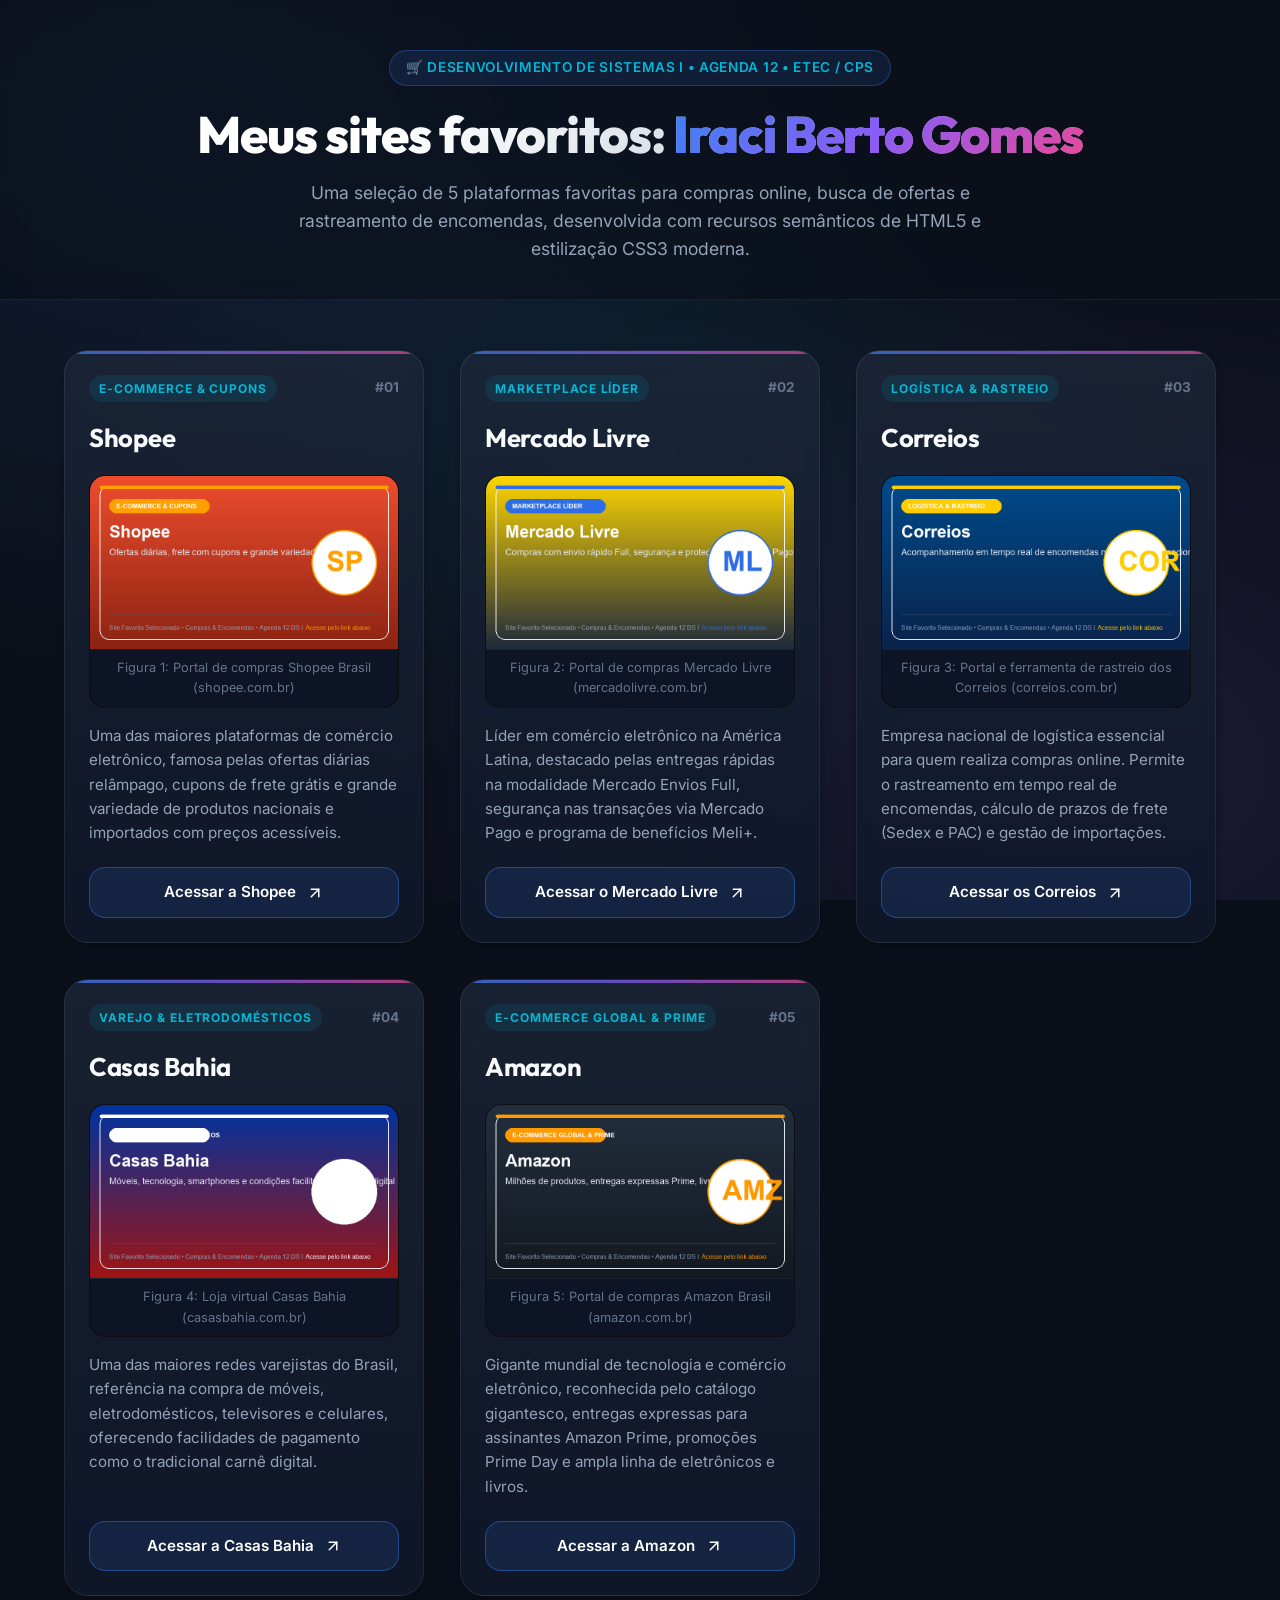
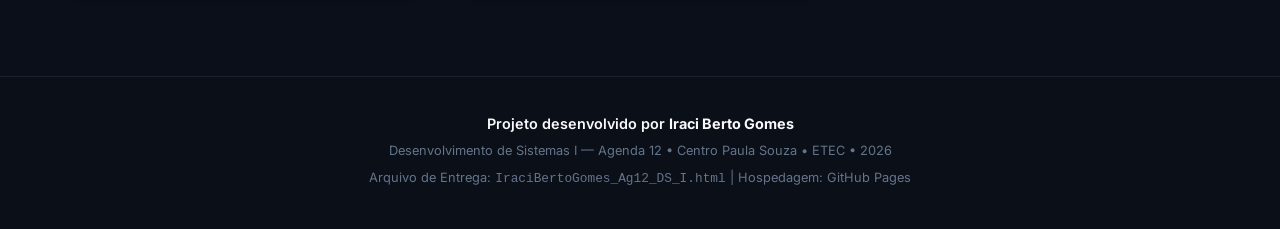
==== index.html @ 11c12a80 "Atualiza sites favoritos para compras e logistica: Shopee, Mercado Livre, Correios, Casas Bahia e Am" ====
<!DOCTYPE html>
<!-- 
    ============================================================================
    CURSO TÉCNICO EM DESENVOLVIMENTO DE SISTEMAS - ETEC / CPS
    COMPONENTE: Desenvolvimento de Sistemas I — Agenda 12 (HTML5 / Web I)
    ESTUDANTE: Iraci Berto Gomes
    ARQUIVO: IraciBertoGomes_Ag12_DS_I.html
    PROJETO: Meus Sites Favoritos (Compras Online e Rastreamento)
    ============================================================================
-->

<!-- Início do documento HTML com especificação do idioma português do Brasil -->
<html lang="pt-br">

<head>
    <!-- Declaração do conjunto de caracteres UTF-8 para suporte a acentuação e caracteres especiais -->
    <meta charset="UTF-8">

    <!-- Configuração de viewport para responsividade em smartphones, tablets e computadores -->
    <meta name="viewport" content="width=device-width, initial-scale=1.0">

    <!-- Compatibilidade com o mecanismo do Microsoft Edge / Internet Explorer -->
    <meta http-equiv="X-UA-Compatible" content="ie=edge">

    <!-- Metadados de descrição e autoria da página web -->
    <meta name="description" content="Página desenvolvida para a atividade da Agenda 12 contendo meus sites favoritos de compras online e rastreamento.">
    <meta name="author" content="Iraci Berto Gomes">

    <!-- Título da aba do navegador (Exigência do enunciado: Meus sites favoritos) -->
    <title>Meus sites favoritos</title>

    <!-- Folha de estilos externa para apresentação visual profissional -->
    <link rel="stylesheet" href="style.css">
</head>

<body>

    <!-- ======================================================================
         CABEÇALHO DA PÁGINA (HEADER)
         Contém o título do corpo da página com a identificação do estudante
         ====================================================================== -->
    <header>
        <div class="container">
            <!-- Emblema de identificação da disciplina e da instituição -->
            <div class="badge-academico">
                🛒 Desenvolvimento de Sistemas I • Agenda 12 • ETEC / CPS
            </div>

            <!-- Título do corpo da página (Exigência do enunciado: Meus sites favoritos: Seu Nome) -->
            <h1 class="titulo-principal">
                Meus sites favoritos: <span class="nome-destaque">Iraci Berto Gomes</span>
            </h1>

            <!-- Subtítulo contextualizando a atividade e a seleção de sites de compras favoritos -->
            <p class="subtitulo-cabecalho">
                Uma seleção de 5 plataformas favoritas para compras online, busca de ofertas e rastreamento
                de encomendas, desenvolvida com recursos semânticos de HTML5 e estilização CSS3 moderna.
            </p>
        </div>
    </header>

    <!-- ======================================================================
         CONTEÚDO PRINCIPAL (MAIN)
         Contém os 5 cards dos sites de compras com nome, imagem local e links
         ====================================================================== -->
    <main>
        <div class="container">
            <!-- Grade semântica de cards responsivos -->
            <div class="sites-grid">

                <!-- ==============================================================
                     SITE 1: SHOPEE
                     ============================================================== -->
                <article class="site-card">
                    <!-- Cabeçalho do card com identificação e categoria -->
                    <div class="card-header">
                        <span class="card-categoria">E-commerce & Cupons</span>
                        <span class="card-numero">#01</span>
                    </div>

                    <!-- Acima da imagem: Nome do site usando a tag <h1> (Dica da atividade) -->
                    <h1>Shopee</h1>

                    <!-- Elemento semântico figure agrupando a imagem e sua respectiva legenda -->
                    <figure>
                        <!-- Opcional da atividade: link interativo também na imagem do site -->
                        <a href="https://shopee.com.br" target="_blank" rel="noopener noreferrer" title="Visitar a Shopee Brasil">
                            <!-- Imagem do site armazenada localmente na mesma pasta do arquivo HTML -->
                            <img src="site1_shopee.png" alt="Logotipo e apresentação da Shopee Brasil" width="800" height="450">
                        </a>
                        <!-- Legenda identificando a fonte da imagem e atribuição -->
                        <figcaption>Figura 1: Portal de compras Shopee Brasil (shopee.com.br)</figcaption>
                    </figure>

                    <!-- Breve descrição contextualizando a utilidade do site no dia a dia -->
                    <p class="site-descricao">
                        Uma das maiores plataformas de comércio eletrônico, famosa pelas ofertas diárias relâmpago,
                        cupons de frete grátis e grande variedade de produtos nacionais e importados com preços acessíveis.
                    </p>

                    <!-- Abaixo da imagem: Link para o site usando a tag <a> (Requisito obrigatório) -->
                    <a href="https://shopee.com.br" target="_blank" rel="noopener noreferrer" class="link-site">
                        Acessar a Shopee
                        <svg width="18" height="18" viewBox="0 0 24 24" fill="none" stroke="currentColor" stroke-width="2" stroke-linecap="round" stroke-linejoin="round">
                            <line x1="7" y1="17" x2="17" y2="7"></line>
                            <polyline points="7 7 17 7 17 17"></polyline>
                        </svg>
                    </a>
                </article>

                <!-- ==============================================================
                     SITE 2: MERCADO LIVRE
                     ============================================================== -->
                <article class="site-card">
                    <!-- Cabeçalho do card com identificação e categoria -->
                    <div class="card-header">
                        <span class="card-categoria">Marketplace Líder</span>
                        <span class="card-numero">#02</span>
                    </div>

                    <!-- Acima da imagem: Nome do site usando a tag <h1> (Dica da atividade) -->
                    <h1>Mercado Livre</h1>

                    <!-- Elemento semântico figure agrupando a imagem e sua respectiva legenda -->
                    <figure>
                        <!-- Opcional da atividade: link interativo também na imagem do site -->
                        <a href="https://www.mercadolivre.com.br" target="_blank" rel="noopener noreferrer" title="Visitar o Mercado Livre">
                            <!-- Imagem do site armazenada localmente na mesma pasta do arquivo HTML -->
                            <img src="site2_mercadolivre.png" alt="Logotipo e portal do Mercado Livre" width="800" height="450">
                        </a>
                        <!-- Legenda identificando a fonte da imagem e atribuição -->
                        <figcaption>Figura 2: Portal de compras Mercado Livre (mercadolivre.com.br)</figcaption>
                    </figure>

                    <!-- Breve descrição contextualizando a utilidade do site no dia a dia -->
                    <p class="site-descricao">
                        Líder em comércio eletrônico na América Latina, destacado pelas entregas rápidas na modalidade
                        Mercado Envios Full, segurança nas transações via Mercado Pago e programa de benefícios Meli+.
                    </p>

                    <!-- Abaixo da imagem: Link para o site usando a tag <a> (Requisito obrigatório) -->
                    <a href="https://www.mercadolivre.com.br" target="_blank" rel="noopener noreferrer" class="link-site">
                        Acessar o Mercado Livre
                        <svg width="18" height="18" viewBox="0 0 24 24" fill="none" stroke="currentColor" stroke-width="2" stroke-linecap="round" stroke-linejoin="round">
                            <line x1="7" y1="17" x2="17" y2="7"></line>
                            <polyline points="7 7 17 7 17 17"></polyline>
                        </svg>
                    </a>
                </article>

                <!-- ==============================================================
                     SITE 3: CORREIOS
                     ============================================================== -->
                <article class="site-card">
                    <!-- Cabeçalho do card com identificação e categoria -->
                    <div class="card-header">
                        <span class="card-categoria">Logística & Rastreio</span>
                        <span class="card-numero">#03</span>
                    </div>

                    <!-- Acima da imagem: Nome do site usando a tag <h1> (Dica da atividade) -->
                    <h1>Correios</h1>

                    <!-- Elemento semântico figure agrupando a imagem e sua respectiva legenda -->
                    <figure>
                        <!-- Opcional da atividade: link interativo também na imagem do site -->
                        <a href="https://www.correios.com.br" target="_blank" rel="noopener noreferrer" title="Visitar os Correios">
                            <!-- Imagem do site armazenada localmente na mesma pasta do arquivo HTML -->
                            <img src="site3_correios.png" alt="Portal oficial e rastreamento dos Correios" width="800" height="450">
                        </a>
                        <!-- Legenda identificando a fonte da imagem e atribuição -->
                        <figcaption>Figura 3: Portal e ferramenta de rastreio dos Correios (correios.com.br)</figcaption>
                    </figure>

                    <!-- Breve descrição contextualizando a utilidade do site no dia a dia -->
                    <p class="site-descricao">
                        Empresa nacional de logística essencial para quem realiza compras online. Permite o rastreamento
                        em tempo real de encomendas, cálculo de prazos de frete (Sedex e PAC) e gestão de importações.
                    </p>

                    <!-- Abaixo da imagem: Link para o site usando a tag <a> (Requisito obrigatório) -->
                    <a href="https://www.correios.com.br" target="_blank" rel="noopener noreferrer" class="link-site">
                        Acessar os Correios
                        <svg width="18" height="18" viewBox="0 0 24 24" fill="none" stroke="currentColor" stroke-width="2" stroke-linecap="round" stroke-linejoin="round">
                            <line x1="7" y1="17" x2="17" y2="7"></line>
                            <polyline points="7 7 17 7 17 17"></polyline>
                        </svg>
                    </a>
                </article>

                <!-- ==============================================================
                     SITE 4: CASAS BAHIA
                     ============================================================== -->
                <article class="site-card">
                    <!-- Cabeçalho do card com identificação e categoria -->
                    <div class="card-header">
                        <span class="card-categoria">Varejo & Eletrodomésticos</span>
                        <span class="card-numero">#04</span>
                    </div>

                    <!-- Acima da imagem: Nome do site usando a tag <h1> (Dica da atividade) -->
                    <h1>Casas Bahia</h1>

                    <!-- Elemento semântico figure agrupando a imagem e sua respectiva legenda -->
                    <figure>
                        <!-- Opcional da atividade: link interativo também na imagem do site -->
                        <a href="https://www.casasbahia.com.br" target="_blank" rel="noopener noreferrer" title="Visitar a Casas Bahia">
                            <!-- Imagem do site armazenada localmente na mesma pasta do arquivo HTML -->
                            <img src="site4_casasbahia.png" alt="Loja virtual Casas Bahia" width="800" height="450">
                        </a>
                        <!-- Legenda identificando a fonte da imagem e atribuição -->
                        <figcaption>Figura 4: Loja virtual Casas Bahia (casasbahia.com.br)</figcaption>
                    </figure>

                    <!-- Breve descrição contextualizando a utilidade do site no dia a dia -->
                    <p class="site-descricao">
                        Uma das maiores redes varejistas do Brasil, referência na compra de móveis, eletrodomésticos,
                        televisores e celulares, oferecendo facilidades de pagamento como o tradicional carnê digital.
                    </p>

                    <!-- Abaixo da imagem: Link para o site usando a tag <a> (Requisito obrigatório) -->
                    <a href="https://www.casasbahia.com.br" target="_blank" rel="noopener noreferrer" class="link-site">
                        Acessar a Casas Bahia
                        <svg width="18" height="18" viewBox="0 0 24 24" fill="none" stroke="currentColor" stroke-width="2" stroke-linecap="round" stroke-linejoin="round">
                            <line x1="7" y1="17" x2="17" y2="7"></line>
                            <polyline points="7 7 17 7 17 17"></polyline>
                        </svg>
                    </a>
                </article>

                <!-- ==============================================================
                     SITE 5: AMAZON
                     ============================================================== -->
                <article class="site-card">
                    <!-- Cabeçalho do card com identificação e categoria -->
                    <div class="card-header">
                        <span class="card-categoria">E-commerce Global & Prime</span>
                        <span class="card-numero">#05</span>
                    </div>

                    <!-- Acima da imagem: Nome do site usando a tag <h1> (Dica da atividade) -->
                    <h1>Amazon</h1>

                    <!-- Elemento semântico figure agrupando a imagem e sua respectiva legenda -->
                    <figure>
                        <!-- Opcional da atividade: link interativo também na imagem do site -->
                        <a href="https://www.amazon.com.br" target="_blank" rel="noopener noreferrer" title="Visitar a Amazon Brasil">
                            <!-- Imagem do site armazenada localmente na mesma pasta do arquivo HTML -->
                            <img src="site5_amazon.png" alt="Logotipo e plataforma da Amazon Brasil" width="800" height="450">
                        </a>
                        <!-- Legenda identificando a fonte da imagem e atribuição -->
                        <figcaption>Figura 5: Portal de compras Amazon Brasil (amazon.com.br)</figcaption>
                    </figure>

                    <!-- Breve descrição contextualizando a utilidade do site no dia a dia -->
                    <p class="site-descricao">
                        Gigante mundial de tecnologia e comércio eletrônico, reconhecida pelo catálogo gigantesco,
                        entregas expressas para assinantes Amazon Prime, promoções Prime Day e ampla linha de eletrônicos e livros.
                    </p>

                    <!-- Abaixo da imagem: Link para o site usando a tag <a> (Requisito obrigatório) -->
                    <a href="https://www.amazon.com.br" target="_blank" rel="noopener noreferrer" class="link-site">
                        Acessar a Amazon
                        <svg width="18" height="18" viewBox="0 0 24 24" fill="none" stroke="currentColor" stroke-width="2" stroke-linecap="round" stroke-linejoin="round">
                            <line x1="7" y1="17" x2="17" y2="7"></line>
                            <polyline points="7 7 17 7 17 17"></polyline>
                        </svg>
                    </a>
                </article>

            </div>
        </div>
    </main>

    <!-- ======================================================================
         RODAPÉ DA PÁGINA (FOOTER)
         Créditos institucionais e informações de entrega da atividade
         ====================================================================== -->
    <footer>
        <div class="container">
            <p class="creditos-autor">
                Projeto desenvolvido por <strong>Iraci Berto Gomes</strong>
            </p>
            <p class="info-adicional">
                Desenvolvimento de Sistemas I — Agenda 12 • Centro Paula Souza • ETEC • 2026
            </p>
            <p class="info-adicional">
                Arquivo de Entrega: <code>IraciBertoGomes_Ag12_DS_I.html</code> | Hospedagem: GitHub Pages
            </p>
        </div>
    </footer>

</body>
</html>
---- style.css ----
/* ==========================================================================
   ESTILOS GLOBAIS E DESIGN SYSTEM - AGENDA 12 (DESENVOLVIMENTO DE SISTEMAS I)
   Aluno: Iraci Berto Gomes
   Instituição: ETEC / Centro Paula Souza
   Projeto: Meus Sites Favoritos
   ========================================================================== */

/* Importação de fontes modernas e legíveis do Google Fonts */
@import url('https://fonts.googleapis.com/css2?family=Inter:wght@300;400;500;600;700&family=Outfit:wght@600;700;800&display=swap');

/* Variáveis de Cores e Configurações (Custom Properties) */
:root {
    --bg-primary: #0b0f19;
    --bg-secondary: #111827;
    --bg-card: rgba(17, 24, 39, 0.85);
    --border-card: rgba(255, 255, 255, 0.08);
    --border-hover: rgba(59, 130, 246, 0.5);
    
    --text-primary: #f8fafc;
    --text-secondary: #94a3b8;
    --text-muted: #64748b;
    
    --accent-blue: #3b82f6;
    --accent-cyan: #06b6d4;
    --accent-indigo: #6366f1;
    --accent-gradient: linear-gradient(135deg, #3b82f6 0%, #8b5cf6 50%, #ec4899 100%);
    --card-gradient: linear-gradient(180deg, rgba(30, 41, 59, 0.7) 0%, rgba(15, 23, 42, 0.9) 100%);
    
    --shadow-sm: 0 4px 6px -1px rgba(0, 0, 0, 0.3);
    --shadow-lg: 0 20px 25px -5px rgba(0, 0, 0, 0.5), 0 8px 10px -6px rgba(0, 0, 0, 0.4);
    --shadow-glow: 0 0 25px rgba(59, 130, 246, 0.25);
    
    --radius-sm: 8px;
    --radius-md: 16px;
    --radius-lg: 24px;
    --radius-full: 9999px;
    
    --transition-fast: 0.2s ease;
    --transition-normal: 0.3s cubic-bezier(0.4, 0, 0.2, 1);
}

/* Reset Universal e Box Model */
*, *::before, *::after {
    margin: 0;
    padding: 0;
    box-sizing: border-box;
}

/* Configuração do Corpo da Página */
body {
    font-family: 'Inter', -apple-system, BlinkMacSystemFont, "Segoe UI", Roboto, sans-serif;
    background-color: var(--bg-primary);
    background-image: 
        radial-gradient(at 15% 15%, rgba(59, 130, 246, 0.12) 0px, transparent 50%),
        radial-gradient(at 85% 85%, rgba(139, 92, 246, 0.12) 0px, transparent 50%),
        radial-gradient(at 50% 50%, rgba(6, 182, 212, 0.08) 0px, transparent 60%);
    background-attachment: fixed;
    color: var(--text-primary);
    line-height: 1.6;
    min-height: 100vh;
    display: flex;
    flex-direction: column;
    padding: 0;
}

/* Container de Largura Controlada */
.container {
    width: 100%;
    max-width: 1200px;
    margin: 0 auto;
    padding: 0 24px;
}

/* ==========================================================================
   CABEÇALHO DA PÁGINA (HEADER)
   ========================================================================== */
header {
    padding: 50px 0 35px 0;
    text-align: center;
    position: relative;
    border-bottom: 1px solid rgba(255, 255, 255, 0.06);
    background: rgba(11, 15, 25, 0.6);
    backdrop-filter: blur(12px);
    -webkit-backdrop-filter: blur(12px);
}

/* Tag de identificação acadêmica */
.badge-academico {
    display: inline-flex;
    align-items: center;
    gap: 8px;
    padding: 6px 16px;
    background: rgba(59, 130, 246, 0.12);
    border: 1px solid rgba(59, 130, 246, 0.3);
    border-radius: var(--radius-full);
    color: var(--accent-cyan);
    font-size: 0.85rem;
    font-weight: 600;
    letter-spacing: 0.05em;
    text-transform: uppercase;
    margin-bottom: 18px;
}

/* Título principal do corpo da página (Requisito: Meus sites favoritos: Seu Nome) */
.titulo-principal {
    font-family: 'Outfit', sans-serif;
    font-size: clamp(2rem, 4vw, 3.2rem);
    font-weight: 800;
    line-height: 1.2;
    margin-bottom: 14px;
    letter-spacing: -0.02em;
    background: linear-gradient(135deg, #ffffff 30%, #94a3b8 100%);
    -webkit-background-clip: text;
    -webkit-text-fill-color: transparent;
}

.titulo-principal span.nome-destaque {
    background: var(--accent-gradient);
    -webkit-background-clip: text;
    -webkit-text-fill-color: transparent;
    display: inline-block;
}

/* Subtítulo descritivo */
.subtitulo-cabecalho {
    color: var(--text-secondary);
    font-size: 1.1rem;
    max-width: 750px;
    margin: 0 auto;
    font-weight: 400;
}

/* ==========================================================================
   CONTEÚDO PRINCIPAL (MAIN & SITES)
   ========================================================================== */
main {
    flex: 1;
    padding: 50px 0 80px 0;
}

/* Grid com os cards dos sites */
.sites-grid {
    display: grid;
    grid-template-columns: repeat(auto-fit, minmax(340px, 1fr));
    gap: 36px;
}

/* Card individual do site */
.site-card {
    background: var(--card-gradient);
    border: 1px solid var(--border-card);
    border-radius: var(--radius-lg);
    padding: 24px;
    display: flex;
    flex-direction: column;
    justify-content: space-between;
    box-shadow: var(--shadow-sm);
    transition: all var(--transition-normal);
    position: relative;
    overflow: hidden;
    backdrop-filter: blur(8px);
}

.site-card::before {
    content: '';
    position: absolute;
    top: 0;
    left: 0;
    right: 0;
    height: 3px;
    background: var(--accent-gradient);
    opacity: 0.7;
    transition: opacity var(--transition-fast);
}

.site-card:hover {
    transform: translateY(-8px);
    border-color: var(--border-hover);
    box-shadow: var(--shadow-lg), var(--shadow-glow);
}

.site-card:hover::before {
    opacity: 1;
    height: 4px;
}

/* Header interno do card */
.card-header {
    display: flex;
    align-items: center;
    justify-content: space-between;
    margin-bottom: 16px;
}

.card-categoria {
    font-size: 0.75rem;
    font-weight: 700;
    text-transform: uppercase;
    letter-spacing: 0.08em;
    color: var(--accent-cyan);
    background: rgba(6, 182, 212, 0.1);
    padding: 4px 10px;
    border-radius: var(--radius-full);
}

.card-numero {
    font-size: 0.85rem;
    font-weight: 700;
    color: var(--text-muted);
}

/* Nome do site - Exigência do enunciado: usar tag <h1> para o nome de cada site */
.site-card h1 {
    font-family: 'Outfit', sans-serif;
    font-size: 1.6rem;
    font-weight: 700;
    color: var(--text-primary);
    margin-bottom: 16px;
    letter-spacing: -0.01em;
    display: flex;
    align-items: center;
    gap: 10px;
}

/* Tag Figure e Imagem do site */
figure {
    margin: 0 0 16px 0;
    width: 100%;
    border-radius: var(--radius-md);
    overflow: hidden;
    background: #000;
    border: 1px solid rgba(255, 255, 255, 0.06);
    position: relative;
}

/* Link na imagem (Opcional recomendado) */
figure a {
    display: block;
    overflow: hidden;
}

/* Imagem do site */
figure img {
    width: 100%;
    height: auto;
    display: block;
    object-fit: cover;
    transition: transform var(--transition-normal);
}

.site-card:hover figure img {
    transform: scale(1.04);
}

/* Legenda da imagem (figcaption) */
figcaption {
    padding: 8px 12px;
    font-size: 0.8rem;
    color: var(--text-muted);
    background: rgba(15, 23, 42, 0.9);
    text-align: center;
    border-top: 1px solid rgba(255, 255, 255, 0.05);
}

/* Descrição e justificativa do site favorito */
.site-descricao {
    font-size: 0.95rem;
    color: var(--text-secondary);
    margin-bottom: 22px;
    flex-grow: 1;
}

/* Link para o site abaixo da imagem (Requisito fundamental) */
.link-site {
    display: inline-flex;
    align-items: center;
    justify-content: center;
    gap: 10px;
    width: 100%;
    padding: 12px 20px;
    background: rgba(59, 130, 246, 0.12);
    border: 1px solid rgba(59, 130, 246, 0.4);
    border-radius: var(--radius-md);
    color: #ffffff;
    text-decoration: none;
    font-weight: 600;
    font-size: 0.95rem;
    transition: all var(--transition-normal);
}

.link-site:hover {
    background: var(--accent-blue);
    border-color: var(--accent-blue);
    box-shadow: 0 8px 20px rgba(59, 130, 246, 0.35);
    transform: translateY(-2px);
}

.link-site svg, .link-site i {
    transition: transform var(--transition-fast);
}

.link-site:hover svg, .link-site:hover i {
    transform: translateX(4px);
}

/* ==========================================================================
   RODAPÉ DA PÁGINA (FOOTER)
   ========================================================================== */
footer {
    border-top: 1px solid rgba(255, 255, 255, 0.08);
    background: rgba(11, 15, 25, 0.95);
    padding: 35px 0;
    text-align: center;
    margin-top: auto;
}

footer p {
    color: var(--text-secondary);
    font-size: 0.9rem;
    margin-bottom: 6px;
}

footer .creditos-autor {
    color: var(--text-primary);
    font-weight: 600;
}

footer .info-adicional {
    color: var(--text-muted);
    font-size: 0.8rem;
}

/* ==========================================================================
   RESPONSIVIDADE (MEDIA QUERIES)
   ========================================================================== */
@media (max-width: 768px) {
    header {
        padding: 35px 0 25px 0;
    }

    .sites-grid {
        grid-template-columns: 1fr;
        gap: 24px;
    }

    .site-card {
        padding: 20px;
    }

    .site-card h1 {
        font-size: 1.4rem;
    }
}
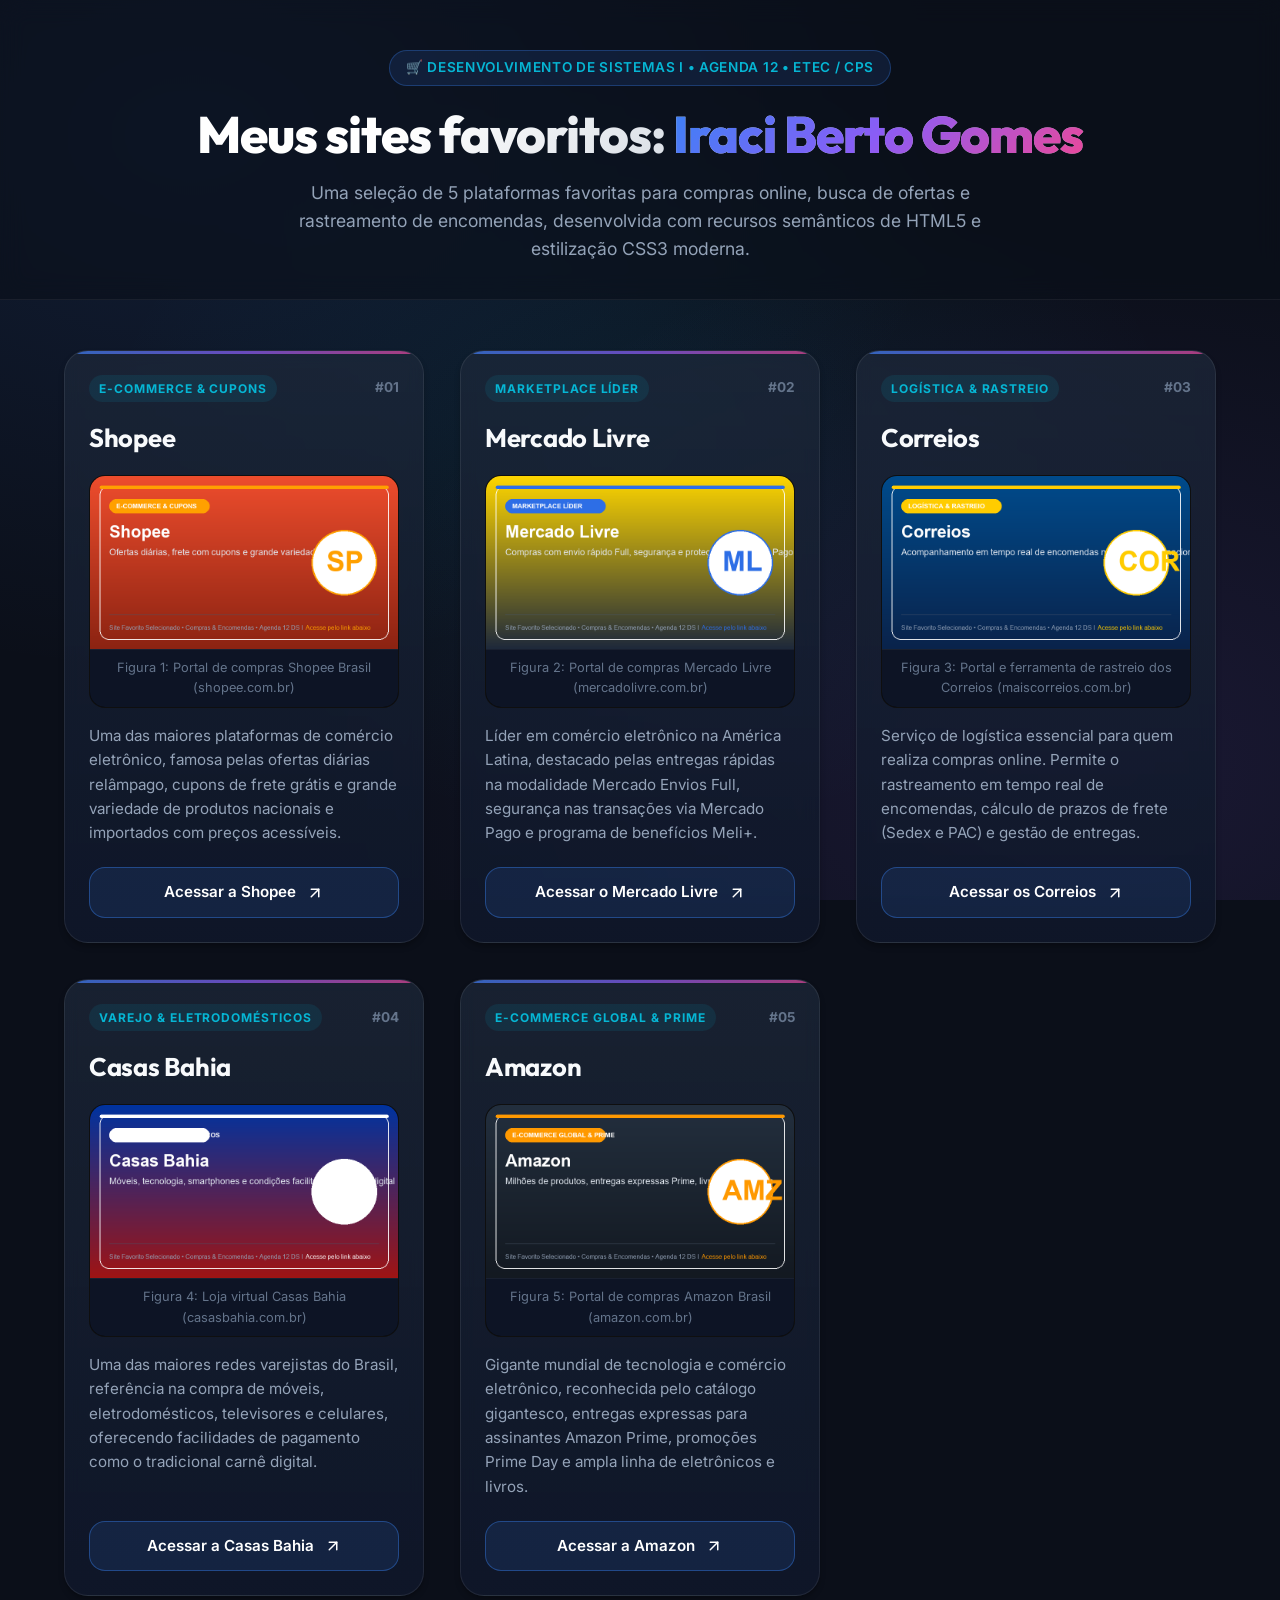
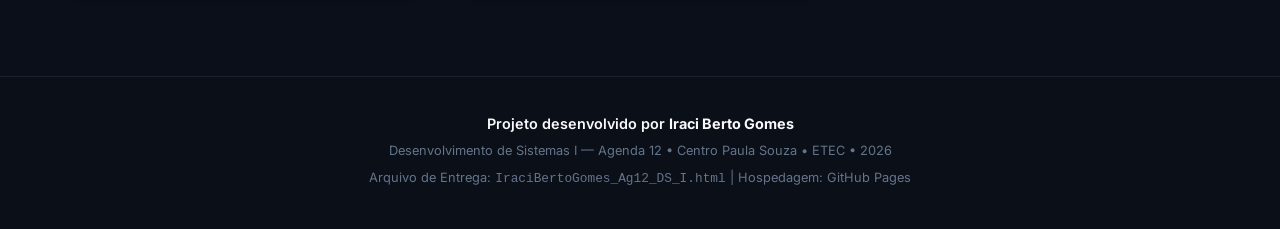
==== commit fb860c4f: "Insere links completos e exatos fornecidos pelo aluno para Shopee, Casas Bahia, Amazon, Mercado Livr" ====
--- a/index.html
+++ b/index.html
@@ -84,7 +84,7 @@
                     <!-- Elemento semântico figure agrupando a imagem e sua respectiva legenda -->
                     <figure>
                         <!-- Opcional da atividade: link interativo também na imagem do site -->
-                        <a href="https://shopee.com.br" target="_blank" rel="noopener noreferrer" title="Visitar a Shopee Brasil">
+                        <a href="https://shopee.com.br/?exp_group=rollout&amp;gads_t_sig=[base64]&amp;mmp_pid=an_18326611217&amp;uls_trackid=56r6pmj200l0&amp;utm_campaign=id_81RX3csf9aD&amp;utm_content=----&amp;utm_medium=affiliates&amp;utm_source=an_18326611217&amp;utm_term=foa7g6jbf1o5&amp;gad_source=1" target="_blank" rel="noopener noreferrer" title="Visitar a Shopee Brasil">
                             <!-- Imagem do site armazenada localmente na mesma pasta do arquivo HTML -->
                             <img src="site1_shopee.png" alt="Logotipo e apresentação da Shopee Brasil" width="800" height="450">
                         </a>
@@ -99,7 +99,7 @@
                     </p>
 
                     <!-- Abaixo da imagem: Link para o site usando a tag <a> (Requisito obrigatório) -->
-                    <a href="https://shopee.com.br" target="_blank" rel="noopener noreferrer" class="link-site">
+                    <a href="https://shopee.com.br/?exp_group=rollout&amp;gads_t_sig=[base64]&amp;mmp_pid=an_18326611217&amp;uls_trackid=56r6pmj200l0&amp;utm_campaign=id_81RX3csf9aD&amp;utm_content=----&amp;utm_medium=affiliates&amp;utm_source=an_18326611217&amp;utm_term=foa7g6jbf1o5&amp;gad_source=1" target="_blank" rel="noopener noreferrer" class="link-site">
                         Acessar a Shopee
                         <svg width="18" height="18" viewBox="0 0 24 24" fill="none" stroke="currentColor" stroke-width="2" stroke-linecap="round" stroke-linejoin="round">
                             <line x1="7" y1="17" x2="17" y2="7"></line>
@@ -124,7 +124,7 @@
                     <!-- Elemento semântico figure agrupando a imagem e sua respectiva legenda -->
                     <figure>
                         <!-- Opcional da atividade: link interativo também na imagem do site -->
-                        <a href="https://www.mercadolivre.com.br" target="_blank" rel="noopener noreferrer" title="Visitar o Mercado Livre">
+                        <a href="https://www.mercadolivre.com.br/" target="_blank" rel="noopener noreferrer" title="Visitar o Mercado Livre">
                             <!-- Imagem do site armazenada localmente na mesma pasta do arquivo HTML -->
                             <img src="site2_mercadolivre.png" alt="Logotipo e portal do Mercado Livre" width="800" height="450">
                         </a>
@@ -139,7 +139,7 @@
                     </p>
 
                     <!-- Abaixo da imagem: Link para o site usando a tag <a> (Requisito obrigatório) -->
-                    <a href="https://www.mercadolivre.com.br" target="_blank" rel="noopener noreferrer" class="link-site">
+                    <a href="https://www.mercadolivre.com.br/" target="_blank" rel="noopener noreferrer" class="link-site">
                         Acessar o Mercado Livre
                         <svg width="18" height="18" viewBox="0 0 24 24" fill="none" stroke="currentColor" stroke-width="2" stroke-linecap="round" stroke-linejoin="round">
                             <line x1="7" y1="17" x2="17" y2="7"></line>
@@ -164,22 +164,22 @@
                     <!-- Elemento semântico figure agrupando a imagem e sua respectiva legenda -->
                     <figure>
                         <!-- Opcional da atividade: link interativo também na imagem do site -->
-                        <a href="https://www.correios.com.br" target="_blank" rel="noopener noreferrer" title="Visitar os Correios">
+                        <a href="https://www.maiscorreios.com.br/?gad_source=1&amp;gad_campaignid=22938353727&amp;gbraid=0AAAAA_D-uDrmqwScpCNEqqfFXW835wssU&amp;gclid=CjwKCAjwxpvXBhASEiwAue4B4XPUsn_JYG--d1q4URkzm7qWIMTKHjoFk6NrISZ0PWZaGtDXf1TJ5RoCqacQAvD_BwE" target="_blank" rel="noopener noreferrer" title="Visitar o Portal dos Correios">
                             <!-- Imagem do site armazenada localmente na mesma pasta do arquivo HTML -->
                             <img src="site3_correios.png" alt="Portal oficial e rastreamento dos Correios" width="800" height="450">
                         </a>
                         <!-- Legenda identificando a fonte da imagem e atribuição -->
-                        <figcaption>Figura 3: Portal e ferramenta de rastreio dos Correios (correios.com.br)</figcaption>
-                    </figure>
-
-                    <!-- Breve descrição contextualizando a utilidade do site no dia a dia -->
-                    <p class="site-descricao">
-                        Empresa nacional de logística essencial para quem realiza compras online. Permite o rastreamento
-                        em tempo real de encomendas, cálculo de prazos de frete (Sedex e PAC) e gestão de importações.
-                    </p>
-
-                    <!-- Abaixo da imagem: Link para o site usando a tag <a> (Requisito obrigatório) -->
-                    <a href="https://www.correios.com.br" target="_blank" rel="noopener noreferrer" class="link-site">
+                        <figcaption>Figura 3: Portal e ferramenta de rastreio dos Correios (maiscorreios.com.br)</figcaption>
+                    </figure>
+
+                    <!-- Breve descrição contextualizando a utilidade do site no dia a dia -->
+                    <p class="site-descricao">
+                        Serviço de logística essencial para quem realiza compras online. Permite o rastreamento
+                        em tempo real de encomendas, cálculo de prazos de frete (Sedex e PAC) e gestão de entregas.
+                    </p>
+
+                    <!-- Abaixo da imagem: Link para o site usando a tag <a> (Requisito obrigatório) -->
+                    <a href="https://www.maiscorreios.com.br/?gad_source=1&amp;gad_campaignid=22938353727&amp;gbraid=0AAAAA_D-uDrmqwScpCNEqqfFXW835wssU&amp;gclid=CjwKCAjwxpvXBhASEiwAue4B4XPUsn_JYG--d1q4URkzm7qWIMTKHjoFk6NrISZ0PWZaGtDXf1TJ5RoCqacQAvD_BwE" target="_blank" rel="noopener noreferrer" class="link-site">
                         Acessar os Correios
                         <svg width="18" height="18" viewBox="0 0 24 24" fill="none" stroke="currentColor" stroke-width="2" stroke-linecap="round" stroke-linejoin="round">
                             <line x1="7" y1="17" x2="17" y2="7"></line>
@@ -204,7 +204,7 @@
                     <!-- Elemento semântico figure agrupando a imagem e sua respectiva legenda -->
                     <figure>
                         <!-- Opcional da atividade: link interativo também na imagem do site -->
-                        <a href="https://www.casasbahia.com.br" target="_blank" rel="noopener noreferrer" title="Visitar a Casas Bahia">
+                        <a href="https://www.casasbahia.com.br/" target="_blank" rel="noopener noreferrer" title="Visitar a Casas Bahia">
                             <!-- Imagem do site armazenada localmente na mesma pasta do arquivo HTML -->
                             <img src="site4_casasbahia.png" alt="Loja virtual Casas Bahia" width="800" height="450">
                         </a>
@@ -219,7 +219,7 @@
                     </p>
 
                     <!-- Abaixo da imagem: Link para o site usando a tag <a> (Requisito obrigatório) -->
-                    <a href="https://www.casasbahia.com.br" target="_blank" rel="noopener noreferrer" class="link-site">
+                    <a href="https://www.casasbahia.com.br/" target="_blank" rel="noopener noreferrer" class="link-site">
                         Acessar a Casas Bahia
                         <svg width="18" height="18" viewBox="0 0 24 24" fill="none" stroke="currentColor" stroke-width="2" stroke-linecap="round" stroke-linejoin="round">
                             <line x1="7" y1="17" x2="17" y2="7"></line>
@@ -244,7 +244,7 @@
                     <!-- Elemento semântico figure agrupando a imagem e sua respectiva legenda -->
                     <figure>
                         <!-- Opcional da atividade: link interativo também na imagem do site -->
-                        <a href="https://www.amazon.com.br" target="_blank" rel="noopener noreferrer" title="Visitar a Amazon Brasil">
+                        <a href="https://www.amazon.com.br/?&amp;tag=hydrbrabk-20&amp;ref=pd_sl_7rwd1q78df_e&amp;adgrpid=155790195778&amp;hvpone=&amp;hvptwo=&amp;hvadid=677606588104&amp;hvpos=&amp;hvnetw=g&amp;hvrand=8347059448718103289&amp;hvqmt=e&amp;hvdev=c&amp;hvdvcmdl=&amp;hvlocint=&amp;hvlocphy=9197282&amp;hvtargid=kwd-10573980&amp;hydadcr=26346_11691057&amp;mcid=b0b1e97acb143b58930b24716c21b623&amp;hvocijid=8347059448718103289--&amp;hvexpln=nav" target="_blank" rel="noopener noreferrer" title="Visitar a Amazon Brasil">
                             <!-- Imagem do site armazenada localmente na mesma pasta do arquivo HTML -->
                             <img src="site5_amazon.png" alt="Logotipo e plataforma da Amazon Brasil" width="800" height="450">
                         </a>
@@ -259,7 +259,7 @@
                     </p>
 
                     <!-- Abaixo da imagem: Link para o site usando a tag <a> (Requisito obrigatório) -->
-                    <a href="https://www.amazon.com.br" target="_blank" rel="noopener noreferrer" class="link-site">
+                    <a href="https://www.amazon.com.br/?&amp;tag=hydrbrabk-20&amp;ref=pd_sl_7rwd1q78df_e&amp;adgrpid=155790195778&amp;hvpone=&amp;hvptwo=&amp;hvadid=677606588104&amp;hvpos=&amp;hvnetw=g&amp;hvrand=8347059448718103289&amp;hvqmt=e&amp;hvdev=c&amp;hvdvcmdl=&amp;hvlocint=&amp;hvlocphy=9197282&amp;hvtargid=kwd-10573980&amp;hydadcr=26346_11691057&amp;mcid=b0b1e97acb143b58930b24716c21b623&amp;hvocijid=8347059448718103289--&amp;hvexpln=nav" target="_blank" rel="noopener noreferrer" class="link-site">
                         Acessar a Amazon
                         <svg width="18" height="18" viewBox="0 0 24 24" fill="none" stroke="currentColor" stroke-width="2" stroke-linecap="round" stroke-linejoin="round">
                             <line x1="7" y1="17" x2="17" y2="7"></line>
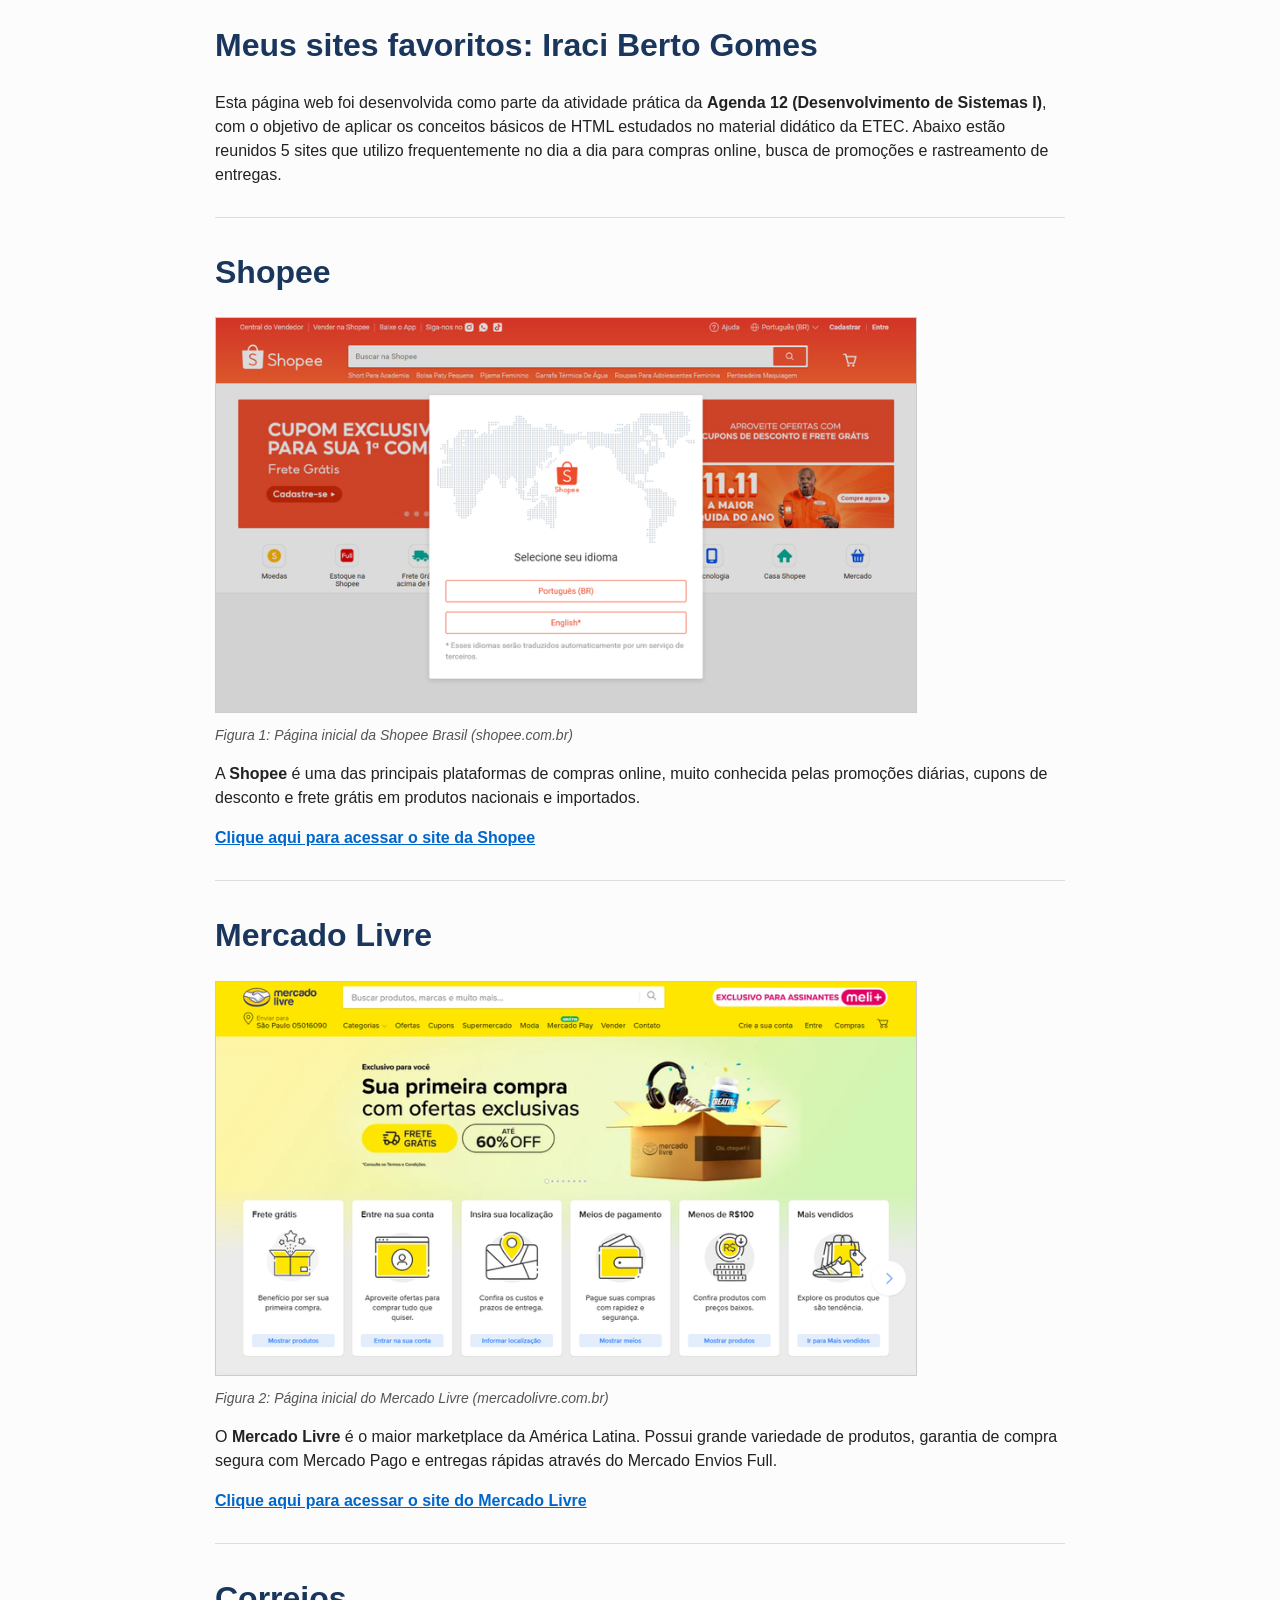
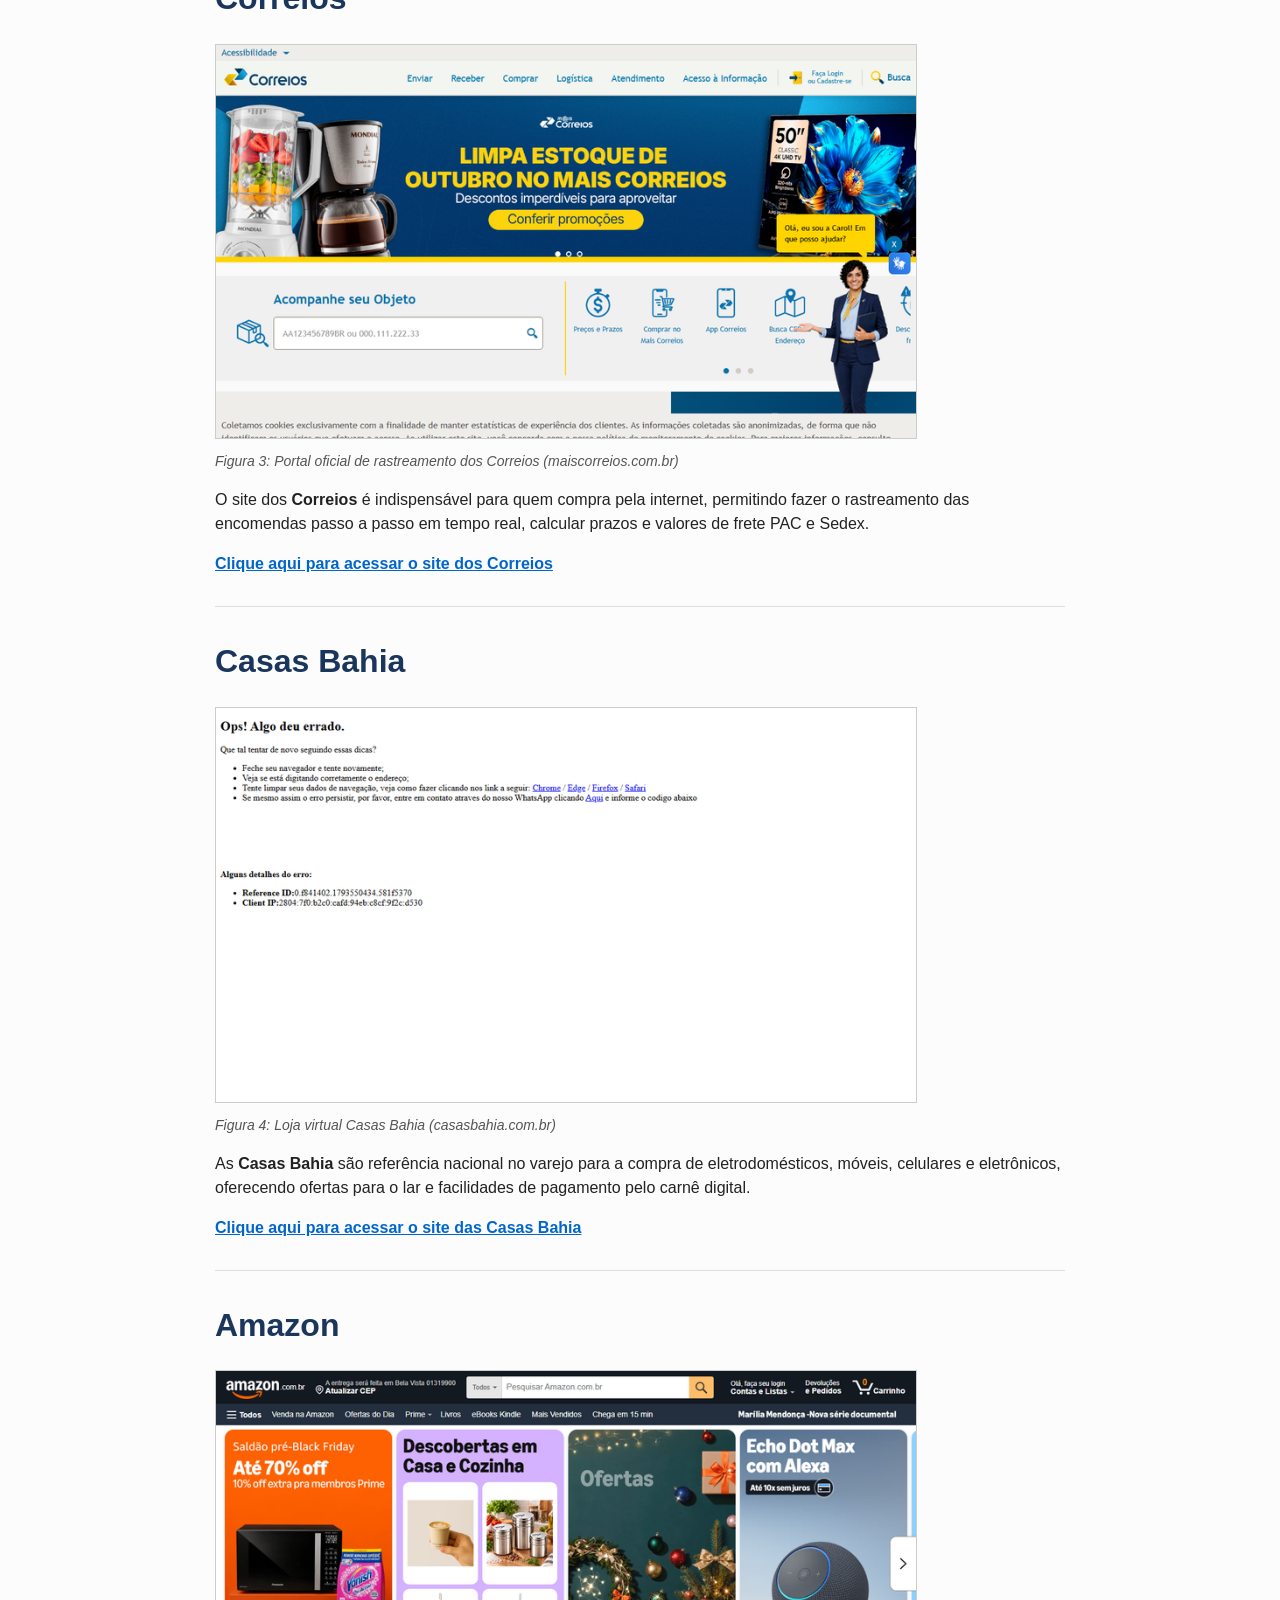
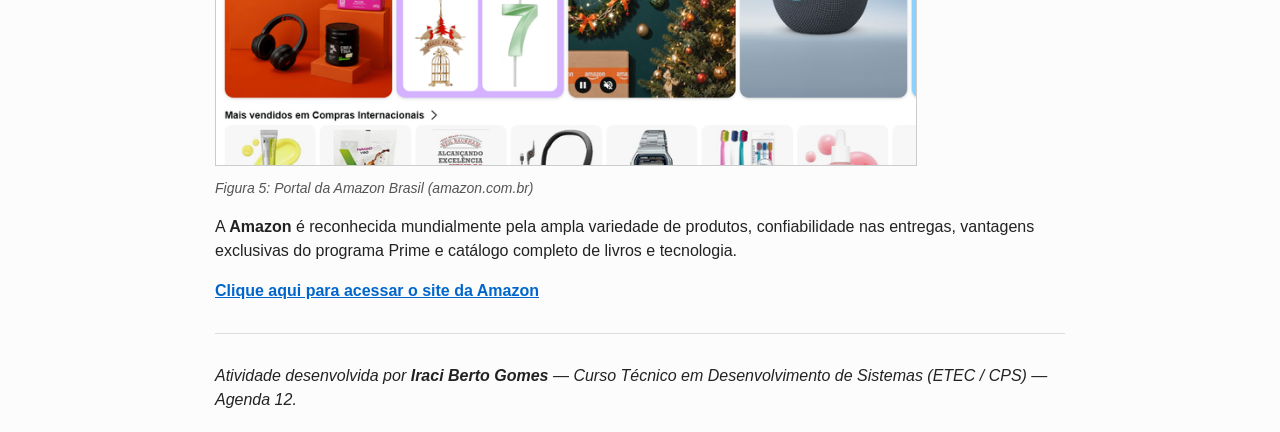
==== commit 6ba2e0d0: "Ajusta codigo HTML para seguir estritamente o conteudo da apostila da Agenda 12 sem conteudos avanca" ====
--- a/index.html
+++ b/index.html
@@ -2,293 +2,262 @@
 <!-- 
     ============================================================================
     CURSO TÉCNICO EM DESENVOLVIMENTO DE SISTEMAS - ETEC / CPS
-    COMPONENTE: Desenvolvimento de Sistemas I — Agenda 12 (HTML5 / Web I)
+    COMPONENTE: Desenvolvimento de Sistemas I — Agenda 12 (HTML / Web I)
     ESTUDANTE: Iraci Berto Gomes
     ARQUIVO: IraciBertoGomes_Ag12_DS_I.html
-    PROJETO: Meus Sites Favoritos (Compras Online e Rastreamento)
+    ATIVIDADE: Meus Sites Favoritos
     ============================================================================
 -->
 
-<!-- Início do documento HTML com especificação do idioma português do Brasil -->
+<!-- Início do documento HTML indicando o idioma da página em português -->
 <html lang="pt-br">
 
 <head>
-    <!-- Declaração do conjunto de caracteres UTF-8 para suporte a acentuação e caracteres especiais -->
+    <!-- Tag meta charset para permitir caracteres especiais e acentuação da língua portuguesa -->
     <meta charset="UTF-8">
 
-    <!-- Configuração de viewport para responsividade em smartphones, tablets e computadores -->
+    <!-- Tag meta viewport para ajuste correto da escala de exibição da página -->
     <meta name="viewport" content="width=device-width, initial-scale=1.0">
 
-    <!-- Compatibilidade com o mecanismo do Microsoft Edge / Internet Explorer -->
+    <!-- Tag meta de compatibilidade com navegadores -->
     <meta http-equiv="X-UA-Compatible" content="ie=edge">
 
-    <!-- Metadados de descrição e autoria da página web -->
-    <meta name="description" content="Página desenvolvida para a atividade da Agenda 12 contendo meus sites favoritos de compras online e rastreamento.">
-    <meta name="author" content="Iraci Berto Gomes">
-
-    <!-- Título da aba do navegador (Exigência do enunciado: Meus sites favoritos) -->
+    <!-- Título da aba da página (Exigência do enunciado: Meus sites favoritos) -->
     <title>Meus sites favoritos</title>
 
-    <!-- Folha de estilos externa para apresentação visual profissional -->
-    <link rel="stylesheet" href="style.css">
+    <!-- Estilização simples e limpa para organização visual do texto e das imagens -->
+    <style>
+        body {
+            font-family: Arial, Helvetica, sans-serif;
+            margin: 20px auto;
+            max-width: 850px;
+            padding: 0 15px;
+            line-height: 1.5;
+            color: #222222;
+            background-color: #fcfcfc;
+        }
+
+        h1 {
+            color: #1a365d;
+        }
+
+        figure {
+            margin: 15px 0;
+        }
+
+        img {
+            max-width: 100%;
+            height: auto;
+            border: 1px solid #cccccc;
+        }
+
+        figcaption {
+            font-size: 14px;
+            color: #555555;
+            margin-top: 5px;
+            font-style: italic;
+        }
+
+        a {
+            color: #0066cc;
+            font-weight: bold;
+        }
+
+        hr {
+            border: 0;
+            border-top: 1px solid #dddddd;
+            margin: 30px 0;
+        }
+    </style>
 </head>
 
 <body>
 
     <!-- ======================================================================
-         CABEÇALHO DA PÁGINA (HEADER)
-         Contém o título do corpo da página com a identificação do estudante
-         ====================================================================== -->
-    <header>
-        <div class="container">
-            <!-- Emblema de identificação da disciplina e da instituição -->
-            <div class="badge-academico">
-                🛒 Desenvolvimento de Sistemas I • Agenda 12 • ETEC / CPS
-            </div>
-
-            <!-- Título do corpo da página (Exigência do enunciado: Meus sites favoritos: Seu Nome) -->
-            <h1 class="titulo-principal">
-                Meus sites favoritos: <span class="nome-destaque">Iraci Berto Gomes</span>
-            </h1>
-
-            <!-- Subtítulo contextualizando a atividade e a seleção de sites de compras favoritos -->
-            <p class="subtitulo-cabecalho">
-                Uma seleção de 5 plataformas favoritas para compras online, busca de ofertas e rastreamento
-                de encomendas, desenvolvida com recursos semânticos de HTML5 e estilização CSS3 moderna.
-            </p>
-        </div>
-    </header>
-
-    <!-- ======================================================================
-         CONTEÚDO PRINCIPAL (MAIN)
-         Contém os 5 cards dos sites de compras com nome, imagem local e links
-         ====================================================================== -->
-    <main>
-        <div class="container">
-            <!-- Grade semântica de cards responsivos -->
-            <div class="sites-grid">
-
-                <!-- ==============================================================
-                     SITE 1: SHOPEE
-                     ============================================================== -->
-                <article class="site-card">
-                    <!-- Cabeçalho do card com identificação e categoria -->
-                    <div class="card-header">
-                        <span class="card-categoria">E-commerce & Cupons</span>
-                        <span class="card-numero">#01</span>
-                    </div>
-
-                    <!-- Acima da imagem: Nome do site usando a tag <h1> (Dica da atividade) -->
-                    <h1>Shopee</h1>
-
-                    <!-- Elemento semântico figure agrupando a imagem e sua respectiva legenda -->
-                    <figure>
-                        <!-- Opcional da atividade: link interativo também na imagem do site -->
-                        <a href="https://shopee.com.br/?exp_group=rollout&amp;gads_t_sig=[base64]&amp;mmp_pid=an_18326611217&amp;uls_trackid=56r6pmj200l0&amp;utm_campaign=id_81RX3csf9aD&amp;utm_content=----&amp;utm_medium=affiliates&amp;utm_source=an_18326611217&amp;utm_term=foa7g6jbf1o5&amp;gad_source=1" target="_blank" rel="noopener noreferrer" title="Visitar a Shopee Brasil">
-                            <!-- Imagem do site armazenada localmente na mesma pasta do arquivo HTML -->
-                            <img src="site1_shopee.png" alt="Logotipo e apresentação da Shopee Brasil" width="800" height="450">
-                        </a>
-                        <!-- Legenda identificando a fonte da imagem e atribuição -->
-                        <figcaption>Figura 1: Portal de compras Shopee Brasil (shopee.com.br)</figcaption>
-                    </figure>
-
-                    <!-- Breve descrição contextualizando a utilidade do site no dia a dia -->
-                    <p class="site-descricao">
-                        Uma das maiores plataformas de comércio eletrônico, famosa pelas ofertas diárias relâmpago,
-                        cupons de frete grátis e grande variedade de produtos nacionais e importados com preços acessíveis.
-                    </p>
-
-                    <!-- Abaixo da imagem: Link para o site usando a tag <a> (Requisito obrigatório) -->
-                    <a href="https://shopee.com.br/?exp_group=rollout&amp;gads_t_sig=[base64]&amp;mmp_pid=an_18326611217&amp;uls_trackid=56r6pmj200l0&amp;utm_campaign=id_81RX3csf9aD&amp;utm_content=----&amp;utm_medium=affiliates&amp;utm_source=an_18326611217&amp;utm_term=foa7g6jbf1o5&amp;gad_source=1" target="_blank" rel="noopener noreferrer" class="link-site">
-                        Acessar a Shopee
-                        <svg width="18" height="18" viewBox="0 0 24 24" fill="none" stroke="currentColor" stroke-width="2" stroke-linecap="round" stroke-linejoin="round">
-                            <line x1="7" y1="17" x2="17" y2="7"></line>
-                            <polyline points="7 7 17 7 17 17"></polyline>
-                        </svg>
-                    </a>
-                </article>
-
-                <!-- ==============================================================
-                     SITE 2: MERCADO LIVRE
-                     ============================================================== -->
-                <article class="site-card">
-                    <!-- Cabeçalho do card com identificação e categoria -->
-                    <div class="card-header">
-                        <span class="card-categoria">Marketplace Líder</span>
-                        <span class="card-numero">#02</span>
-                    </div>
-
-                    <!-- Acima da imagem: Nome do site usando a tag <h1> (Dica da atividade) -->
-                    <h1>Mercado Livre</h1>
-
-                    <!-- Elemento semântico figure agrupando a imagem e sua respectiva legenda -->
-                    <figure>
-                        <!-- Opcional da atividade: link interativo também na imagem do site -->
-                        <a href="https://www.mercadolivre.com.br/" target="_blank" rel="noopener noreferrer" title="Visitar o Mercado Livre">
-                            <!-- Imagem do site armazenada localmente na mesma pasta do arquivo HTML -->
-                            <img src="site2_mercadolivre.png" alt="Logotipo e portal do Mercado Livre" width="800" height="450">
-                        </a>
-                        <!-- Legenda identificando a fonte da imagem e atribuição -->
-                        <figcaption>Figura 2: Portal de compras Mercado Livre (mercadolivre.com.br)</figcaption>
-                    </figure>
-
-                    <!-- Breve descrição contextualizando a utilidade do site no dia a dia -->
-                    <p class="site-descricao">
-                        Líder em comércio eletrônico na América Latina, destacado pelas entregas rápidas na modalidade
-                        Mercado Envios Full, segurança nas transações via Mercado Pago e programa de benefícios Meli+.
-                    </p>
-
-                    <!-- Abaixo da imagem: Link para o site usando a tag <a> (Requisito obrigatório) -->
-                    <a href="https://www.mercadolivre.com.br/" target="_blank" rel="noopener noreferrer" class="link-site">
-                        Acessar o Mercado Livre
-                        <svg width="18" height="18" viewBox="0 0 24 24" fill="none" stroke="currentColor" stroke-width="2" stroke-linecap="round" stroke-linejoin="round">
-                            <line x1="7" y1="17" x2="17" y2="7"></line>
-                            <polyline points="7 7 17 7 17 17"></polyline>
-                        </svg>
-                    </a>
-                </article>
-
-                <!-- ==============================================================
-                     SITE 3: CORREIOS
-                     ============================================================== -->
-                <article class="site-card">
-                    <!-- Cabeçalho do card com identificação e categoria -->
-                    <div class="card-header">
-                        <span class="card-categoria">Logística & Rastreio</span>
-                        <span class="card-numero">#03</span>
-                    </div>
-
-                    <!-- Acima da imagem: Nome do site usando a tag <h1> (Dica da atividade) -->
-                    <h1>Correios</h1>
-
-                    <!-- Elemento semântico figure agrupando a imagem e sua respectiva legenda -->
-                    <figure>
-                        <!-- Opcional da atividade: link interativo também na imagem do site -->
-                        <a href="https://www.maiscorreios.com.br/?gad_source=1&amp;gad_campaignid=22938353727&amp;gbraid=0AAAAA_D-uDrmqwScpCNEqqfFXW835wssU&amp;gclid=CjwKCAjwxpvXBhASEiwAue4B4XPUsn_JYG--d1q4URkzm7qWIMTKHjoFk6NrISZ0PWZaGtDXf1TJ5RoCqacQAvD_BwE" target="_blank" rel="noopener noreferrer" title="Visitar o Portal dos Correios">
-                            <!-- Imagem do site armazenada localmente na mesma pasta do arquivo HTML -->
-                            <img src="site3_correios.png" alt="Portal oficial e rastreamento dos Correios" width="800" height="450">
-                        </a>
-                        <!-- Legenda identificando a fonte da imagem e atribuição -->
-                        <figcaption>Figura 3: Portal e ferramenta de rastreio dos Correios (maiscorreios.com.br)</figcaption>
-                    </figure>
-
-                    <!-- Breve descrição contextualizando a utilidade do site no dia a dia -->
-                    <p class="site-descricao">
-                        Serviço de logística essencial para quem realiza compras online. Permite o rastreamento
-                        em tempo real de encomendas, cálculo de prazos de frete (Sedex e PAC) e gestão de entregas.
-                    </p>
-
-                    <!-- Abaixo da imagem: Link para o site usando a tag <a> (Requisito obrigatório) -->
-                    <a href="https://www.maiscorreios.com.br/?gad_source=1&amp;gad_campaignid=22938353727&amp;gbraid=0AAAAA_D-uDrmqwScpCNEqqfFXW835wssU&amp;gclid=CjwKCAjwxpvXBhASEiwAue4B4XPUsn_JYG--d1q4URkzm7qWIMTKHjoFk6NrISZ0PWZaGtDXf1TJ5RoCqacQAvD_BwE" target="_blank" rel="noopener noreferrer" class="link-site">
-                        Acessar os Correios
-                        <svg width="18" height="18" viewBox="0 0 24 24" fill="none" stroke="currentColor" stroke-width="2" stroke-linecap="round" stroke-linejoin="round">
-                            <line x1="7" y1="17" x2="17" y2="7"></line>
-                            <polyline points="7 7 17 7 17 17"></polyline>
-                        </svg>
-                    </a>
-                </article>
-
-                <!-- ==============================================================
-                     SITE 4: CASAS BAHIA
-                     ============================================================== -->
-                <article class="site-card">
-                    <!-- Cabeçalho do card com identificação e categoria -->
-                    <div class="card-header">
-                        <span class="card-categoria">Varejo & Eletrodomésticos</span>
-                        <span class="card-numero">#04</span>
-                    </div>
-
-                    <!-- Acima da imagem: Nome do site usando a tag <h1> (Dica da atividade) -->
-                    <h1>Casas Bahia</h1>
-
-                    <!-- Elemento semântico figure agrupando a imagem e sua respectiva legenda -->
-                    <figure>
-                        <!-- Opcional da atividade: link interativo também na imagem do site -->
-                        <a href="https://www.casasbahia.com.br/" target="_blank" rel="noopener noreferrer" title="Visitar a Casas Bahia">
-                            <!-- Imagem do site armazenada localmente na mesma pasta do arquivo HTML -->
-                            <img src="site4_casasbahia.png" alt="Loja virtual Casas Bahia" width="800" height="450">
-                        </a>
-                        <!-- Legenda identificando a fonte da imagem e atribuição -->
-                        <figcaption>Figura 4: Loja virtual Casas Bahia (casasbahia.com.br)</figcaption>
-                    </figure>
-
-                    <!-- Breve descrição contextualizando a utilidade do site no dia a dia -->
-                    <p class="site-descricao">
-                        Uma das maiores redes varejistas do Brasil, referência na compra de móveis, eletrodomésticos,
-                        televisores e celulares, oferecendo facilidades de pagamento como o tradicional carnê digital.
-                    </p>
-
-                    <!-- Abaixo da imagem: Link para o site usando a tag <a> (Requisito obrigatório) -->
-                    <a href="https://www.casasbahia.com.br/" target="_blank" rel="noopener noreferrer" class="link-site">
-                        Acessar a Casas Bahia
-                        <svg width="18" height="18" viewBox="0 0 24 24" fill="none" stroke="currentColor" stroke-width="2" stroke-linecap="round" stroke-linejoin="round">
-                            <line x1="7" y1="17" x2="17" y2="7"></line>
-                            <polyline points="7 7 17 7 17 17"></polyline>
-                        </svg>
-                    </a>
-                </article>
-
-                <!-- ==============================================================
-                     SITE 5: AMAZON
-                     ============================================================== -->
-                <article class="site-card">
-                    <!-- Cabeçalho do card com identificação e categoria -->
-                    <div class="card-header">
-                        <span class="card-categoria">E-commerce Global & Prime</span>
-                        <span class="card-numero">#05</span>
-                    </div>
-
-                    <!-- Acima da imagem: Nome do site usando a tag <h1> (Dica da atividade) -->
-                    <h1>Amazon</h1>
-
-                    <!-- Elemento semântico figure agrupando a imagem e sua respectiva legenda -->
-                    <figure>
-                        <!-- Opcional da atividade: link interativo também na imagem do site -->
-                        <a href="https://www.amazon.com.br/?&amp;tag=hydrbrabk-20&amp;ref=pd_sl_7rwd1q78df_e&amp;adgrpid=155790195778&amp;hvpone=&amp;hvptwo=&amp;hvadid=677606588104&amp;hvpos=&amp;hvnetw=g&amp;hvrand=8347059448718103289&amp;hvqmt=e&amp;hvdev=c&amp;hvdvcmdl=&amp;hvlocint=&amp;hvlocphy=9197282&amp;hvtargid=kwd-10573980&amp;hydadcr=26346_11691057&amp;mcid=b0b1e97acb143b58930b24716c21b623&amp;hvocijid=8347059448718103289--&amp;hvexpln=nav" target="_blank" rel="noopener noreferrer" title="Visitar a Amazon Brasil">
-                            <!-- Imagem do site armazenada localmente na mesma pasta do arquivo HTML -->
-                            <img src="site5_amazon.png" alt="Logotipo e plataforma da Amazon Brasil" width="800" height="450">
-                        </a>
-                        <!-- Legenda identificando a fonte da imagem e atribuição -->
-                        <figcaption>Figura 5: Portal de compras Amazon Brasil (amazon.com.br)</figcaption>
-                    </figure>
-
-                    <!-- Breve descrição contextualizando a utilidade do site no dia a dia -->
-                    <p class="site-descricao">
-                        Gigante mundial de tecnologia e comércio eletrônico, reconhecida pelo catálogo gigantesco,
-                        entregas expressas para assinantes Amazon Prime, promoções Prime Day e ampla linha de eletrônicos e livros.
-                    </p>
-
-                    <!-- Abaixo da imagem: Link para o site usando a tag <a> (Requisito obrigatório) -->
-                    <a href="https://www.amazon.com.br/?&amp;tag=hydrbrabk-20&amp;ref=pd_sl_7rwd1q78df_e&amp;adgrpid=155790195778&amp;hvpone=&amp;hvptwo=&amp;hvadid=677606588104&amp;hvpos=&amp;hvnetw=g&amp;hvrand=8347059448718103289&amp;hvqmt=e&amp;hvdev=c&amp;hvdvcmdl=&amp;hvlocint=&amp;hvlocphy=9197282&amp;hvtargid=kwd-10573980&amp;hydadcr=26346_11691057&amp;mcid=b0b1e97acb143b58930b24716c21b623&amp;hvocijid=8347059448718103289--&amp;hvexpln=nav" target="_blank" rel="noopener noreferrer" class="link-site">
-                        Acessar a Amazon
-                        <svg width="18" height="18" viewBox="0 0 24 24" fill="none" stroke="currentColor" stroke-width="2" stroke-linecap="round" stroke-linejoin="round">
-                            <line x1="7" y1="17" x2="17" y2="7"></line>
-                            <polyline points="7 7 17 7 17 17"></polyline>
-                        </svg>
-                    </a>
-                </article>
-
-            </div>
-        </div>
-    </main>
-
-    <!-- ======================================================================
-         RODAPÉ DA PÁGINA (FOOTER)
-         Créditos institucionais e informações de entrega da atividade
-         ====================================================================== -->
-    <footer>
-        <div class="container">
-            <p class="creditos-autor">
-                Projeto desenvolvido por <strong>Iraci Berto Gomes</strong>
-            </p>
-            <p class="info-adicional">
-                Desenvolvimento de Sistemas I — Agenda 12 • Centro Paula Souza • ETEC • 2026
-            </p>
-            <p class="info-adicional">
-                Arquivo de Entrega: <code>IraciBertoGomes_Ag12_DS_I.html</code> | Hospedagem: GitHub Pages
-            </p>
-        </div>
-    </footer>
+         TÍTULO DO CORPO DA PÁGINA
+         Exigência do enunciado: Meus sites favoritos: Seu Nome
+         ====================================================================== -->
+    <h1>Meus sites favoritos: Iraci Berto Gomes</h1>
+
+    <!-- Parágrafo introdutório contextualizando a atividade proposta na Agenda 12 -->
+    <p>
+        Esta página web foi desenvolvida como parte da atividade prática da <strong>Agenda 12 (Desenvolvimento de Sistemas I)</strong>,
+        com o objetivo de aplicar os conceitos básicos de HTML estudados no material didático da ETEC.
+        Abaixo estão reunidos 5 sites que utilizo frequentemente no dia a dia para compras online, busca de promoções e rastreamento de entregas.
+    </p>
+
+    <!-- Linha divisória horizontal para separação de conteúdo -->
+    <hr>
+
+    <!-- ======================================================================
+         SITE 1: SHOPEE
+         ====================================================================== -->
+    <!-- Nome do site usando a tag <h1> conforme a dica da atividade -->
+    <h1>Shopee</h1>
+
+    <!-- Tag figure para agrupar a imagem do site com a sua respectiva legenda -->
+    <figure>
+        <!-- Opcional da atividade: link clicável inserido também na imagem -->
+        <a href="https://shopee.com.br/?exp_group=rollout&amp;gads_t_sig=[base64]&amp;mmp_pid=an_18326611217&amp;uls_trackid=56r6pmj200l0&amp;utm_campaign=id_81RX3csf9aD&amp;utm_content=----&amp;utm_medium=affiliates&amp;utm_source=an_18326611217&amp;utm_term=foa7g6jbf1o5&amp;gad_source=1" target="_blank">
+            <!-- Imagem local do site armazenada na mesma pasta do arquivo HTML -->
+            <img src="site1_shopee.png" alt="Captura da página inicial da Shopee Brasil" width="700">
+        </a>
+        <!-- Legenda explicativa da imagem utilizando a tag figcaption -->
+        <figcaption>Figura 1: Página inicial da Shopee Brasil (shopee.com.br)</figcaption>
+    </figure>
+
+    <!-- Parágrafo com breve explicação do porquê o site é um dos favoritos -->
+    <p>
+        A <strong>Shopee</strong> é uma das principais plataformas de compras online, muito conhecida pelas promoções diárias,
+        cupons de desconto e frete grátis em produtos nacionais e importados.
+    </p>
+
+    <!-- Link para o site abaixo da imagem utilizando a tag <a> com target="_blank" -->
+    <p>
+        <a href="https://shopee.com.br/?exp_group=rollout&amp;gads_t_sig=[base64]&amp;mmp_pid=an_18326611217&amp;uls_trackid=56r6pmj200l0&amp;utm_campaign=id_81RX3csf9aD&amp;utm_content=----&amp;utm_medium=affiliates&amp;utm_source=an_18326611217&amp;utm_term=foa7g6jbf1o5&amp;gad_source=1" target="_blank">
+            Clique aqui para acessar o site da Shopee
+        </a>
+    </p>
+
+    <!-- Linha divisória horizontal entre os sites -->
+    <hr>
+
+    <!-- ======================================================================
+         SITE 2: MERCADO LIVRE
+         ====================================================================== -->
+    <!-- Nome do site usando a tag <h1> conforme a dica da atividade -->
+    <h1>Mercado Livre</h1>
+
+    <!-- Tag figure para agrupar a imagem do site com a sua respectiva legenda -->
+    <figure>
+        <!-- Opcional da atividade: link clicável inserido também na imagem -->
+        <a href="https://www.mercadolivre.com.br/" target="_blank">
+            <!-- Imagem local do site armazenada na mesma pasta do arquivo HTML -->
+            <img src="site2_mercadolivre.png" alt="Captura da página inicial do Mercado Livre Brasil" width="700">
+        </a>
+        <!-- Legenda explicativa da imagem utilizando a tag figcaption -->
+        <figcaption>Figura 2: Página inicial do Mercado Livre (mercadolivre.com.br)</figcaption>
+    </figure>
+
+    <!-- Parágrafo com breve explicação do porquê o site é um dos favoritos -->
+    <p>
+        O <strong>Mercado Livre</strong> é o maior marketplace da América Latina. Possui grande variedade de produtos,
+        garantia de compra segura com Mercado Pago e entregas rápidas através do Mercado Envios Full.
+    </p>
+
+    <!-- Link para o site abaixo da imagem utilizando a tag <a> com target="_blank" -->
+    <p>
+        <a href="https://www.mercadolivre.com.br/" target="_blank">
+            Clique aqui para acessar o site do Mercado Livre
+        </a>
+    </p>
+
+    <!-- Linha divisória horizontal entre os sites -->
+    <hr>
+
+    <!-- ======================================================================
+         SITE 3: CORREIOS
+         ====================================================================== -->
+    <!-- Nome do site usando a tag <h1> conforme a dica da atividade -->
+    <h1>Correios</h1>
+
+    <!-- Tag figure para agrupar a imagem do site com a sua respectiva legenda -->
+    <figure>
+        <!-- Opcional da atividade: link clicável inserido também na imagem -->
+        <a href="https://www.maiscorreios.com.br/?gad_source=1&amp;gad_campaignid=22938353727&amp;gbraid=0AAAAA_D-uDrmqwScpCNEqqfFXW835wssU&amp;gclid=CjwKCAjwxpvXBhASEiwAue4B4XPUsn_JYG--d1q4URkzm7qWIMTKHjoFk6NrISZ0PWZaGtDXf1TJ5RoCqacQAvD_BwE" target="_blank">
+            <!-- Imagem local do site armazenada na mesma pasta do arquivo HTML -->
+            <img src="site3_correios.png" alt="Captura do portal oficial e rastreamento dos Correios" width="700">
+        </a>
+        <!-- Legenda explicativa da imagem utilizando a tag figcaption -->
+        <figcaption>Figura 3: Portal oficial de rastreamento dos Correios (maiscorreios.com.br)</figcaption>
+    </figure>
+
+    <!-- Parágrafo com breve explicação do porquê o site é um dos favoritos -->
+    <p>
+        O site dos <strong>Correios</strong> é indispensável para quem compra pela internet, permitindo fazer o rastreamento
+        das encomendas passo a passo em tempo real, calcular prazos e valores de frete PAC e Sedex.
+    </p>
+
+    <!-- Link para o site abaixo da imagem utilizando a tag <a> com target="_blank" -->
+    <p>
+        <a href="https://www.maiscorreios.com.br/?gad_source=1&amp;gad_campaignid=22938353727&amp;gbraid=0AAAAA_D-uDrmqwScpCNEqqfFXW835wssU&amp;gclid=CjwKCAjwxpvXBhASEiwAue4B4XPUsn_JYG--d1q4URkzm7qWIMTKHjoFk6NrISZ0PWZaGtDXf1TJ5RoCqacQAvD_BwE" target="_blank">
+            Clique aqui para acessar o site dos Correios
+        </a>
+    </p>
+
+    <!-- Linha divisória horizontal entre os sites -->
+    <hr>
+
+    <!-- ======================================================================
+         SITE 4: CASAS BAHIA
+         ====================================================================== -->
+    <!-- Nome do site usando a tag <h1> conforme a dica da atividade -->
+    <h1>Casas Bahia</h1>
+
+    <!-- Tag figure para agrupar a imagem do site com a sua respectiva legenda -->
+    <figure>
+        <!-- Opcional da atividade: link clicável inserido também na imagem -->
+        <a href="https://www.casasbahia.com.br/" target="_blank">
+            <!-- Imagem local do site armazenada na mesma pasta do arquivo HTML -->
+            <img src="site4_casasbahia.png" alt="Captura da loja online Casas Bahia" width="700">
+        </a>
+        <!-- Legenda explicativa da imagem utilizando a tag figcaption -->
+        <figcaption>Figura 4: Loja virtual Casas Bahia (casasbahia.com.br)</figcaption>
+    </figure>
+
+    <!-- Parágrafo com breve explicação do porquê o site é um dos favoritos -->
+    <p>
+        As <strong>Casas Bahia</strong> são referência nacional no varejo para a compra de eletrodomésticos, móveis,
+        celulares e eletrônicos, oferecendo ofertas para o lar e facilidades de pagamento pelo carnê digital.
+    </p>
+
+    <!-- Link para o site abaixo da imagem utilizando a tag <a> com target="_blank" -->
+    <p>
+        <a href="https://www.casasbahia.com.br/" target="_blank">
+            Clique aqui para acessar o site das Casas Bahia
+        </a>
+    </p>
+
+    <!-- Linha divisória horizontal entre os sites -->
+    <hr>
+
+    <!-- ======================================================================
+         SITE 5: AMAZON
+         ====================================================================== -->
+    <!-- Nome do site usando a tag <h1> conforme a dica da atividade -->
+    <h1>Amazon</h1>
+
+    <!-- Tag figure para agrupar a imagem do site com a sua respectiva legenda -->
+    <figure>
+        <!-- Opcional da atividade: link clicável inserido também na imagem -->
+        <a href="https://www.amazon.com.br/?&amp;tag=hydrbrabk-20&amp;ref=pd_sl_7rwd1q78df_e&amp;adgrpid=155790195778&amp;hvpone=&amp;hvptwo=&amp;hvadid=677606588104&amp;hvpos=&amp;hvnetw=g&amp;hvrand=8347059448718103289&amp;hvqmt=e&amp;hvdev=c&amp;hvdvcmdl=&amp;hvlocint=&amp;hvlocphy=9197282&amp;hvtargid=kwd-10573980&amp;hydadcr=26346_11691057&amp;mcid=b0b1e97acb143b58930b24716c21b623&amp;hvocijid=8347059448718103289--&amp;hvexpln=nav" target="_blank">
+            <!-- Imagem local do site armazenada na mesma pasta do arquivo HTML -->
+            <img src="site5_amazon.png" alt="Captura da página inicial da Amazon Brasil" width="700">
+        </a>
+        <!-- Legenda explicativa da imagem utilizando a tag figcaption -->
+        <figcaption>Figura 5: Portal da Amazon Brasil (amazon.com.br)</figcaption>
+    </figure>
+
+    <!-- Parágrafo com breve explicação do porquê o site é um dos favoritos -->
+    <p>
+        A <strong>Amazon</strong> é reconhecida mundialmente pela ampla variedade de produtos, confiabilidade nas entregas,
+        vantagens exclusivas do programa Prime e catálogo completo de livros e tecnologia.
+    </p>
+
+    <!-- Link para o site abaixo da imagem utilizando a tag <a> com target="_blank" -->
+    <p>
+        <a href="https://www.amazon.com.br/?&amp;tag=hydrbrabk-20&amp;ref=pd_sl_7rwd1q78df_e&amp;adgrpid=155790195778&amp;hvpone=&amp;hvptwo=&amp;hvadid=677606588104&amp;hvpos=&amp;hvnetw=g&amp;hvrand=8347059448718103289&amp;hvqmt=e&amp;hvdev=c&amp;hvdvcmdl=&amp;hvlocint=&amp;hvlocphy=9197282&amp;hvtargid=kwd-10573980&amp;hydadcr=26346_11691057&amp;mcid=b0b1e97acb143b58930b24716c21b623&amp;hvocijid=8347059448718103289--&amp;hvexpln=nav" target="_blank">
+            Clique aqui para acessar o site da Amazon
+        </a>
+    </p>
+
+    <!-- Linha divisória horizontal final -->
+    <hr>
+
+    <!-- Informações de identificação do aluno no final da página -->
+    <p>
+        <em>Atividade desenvolvida por <strong>Iraci Berto Gomes</strong> — Curso Técnico em Desenvolvimento de Sistemas (ETEC / CPS) — Agenda 12.</em>
+    </p>
 
 </body>
 </html>
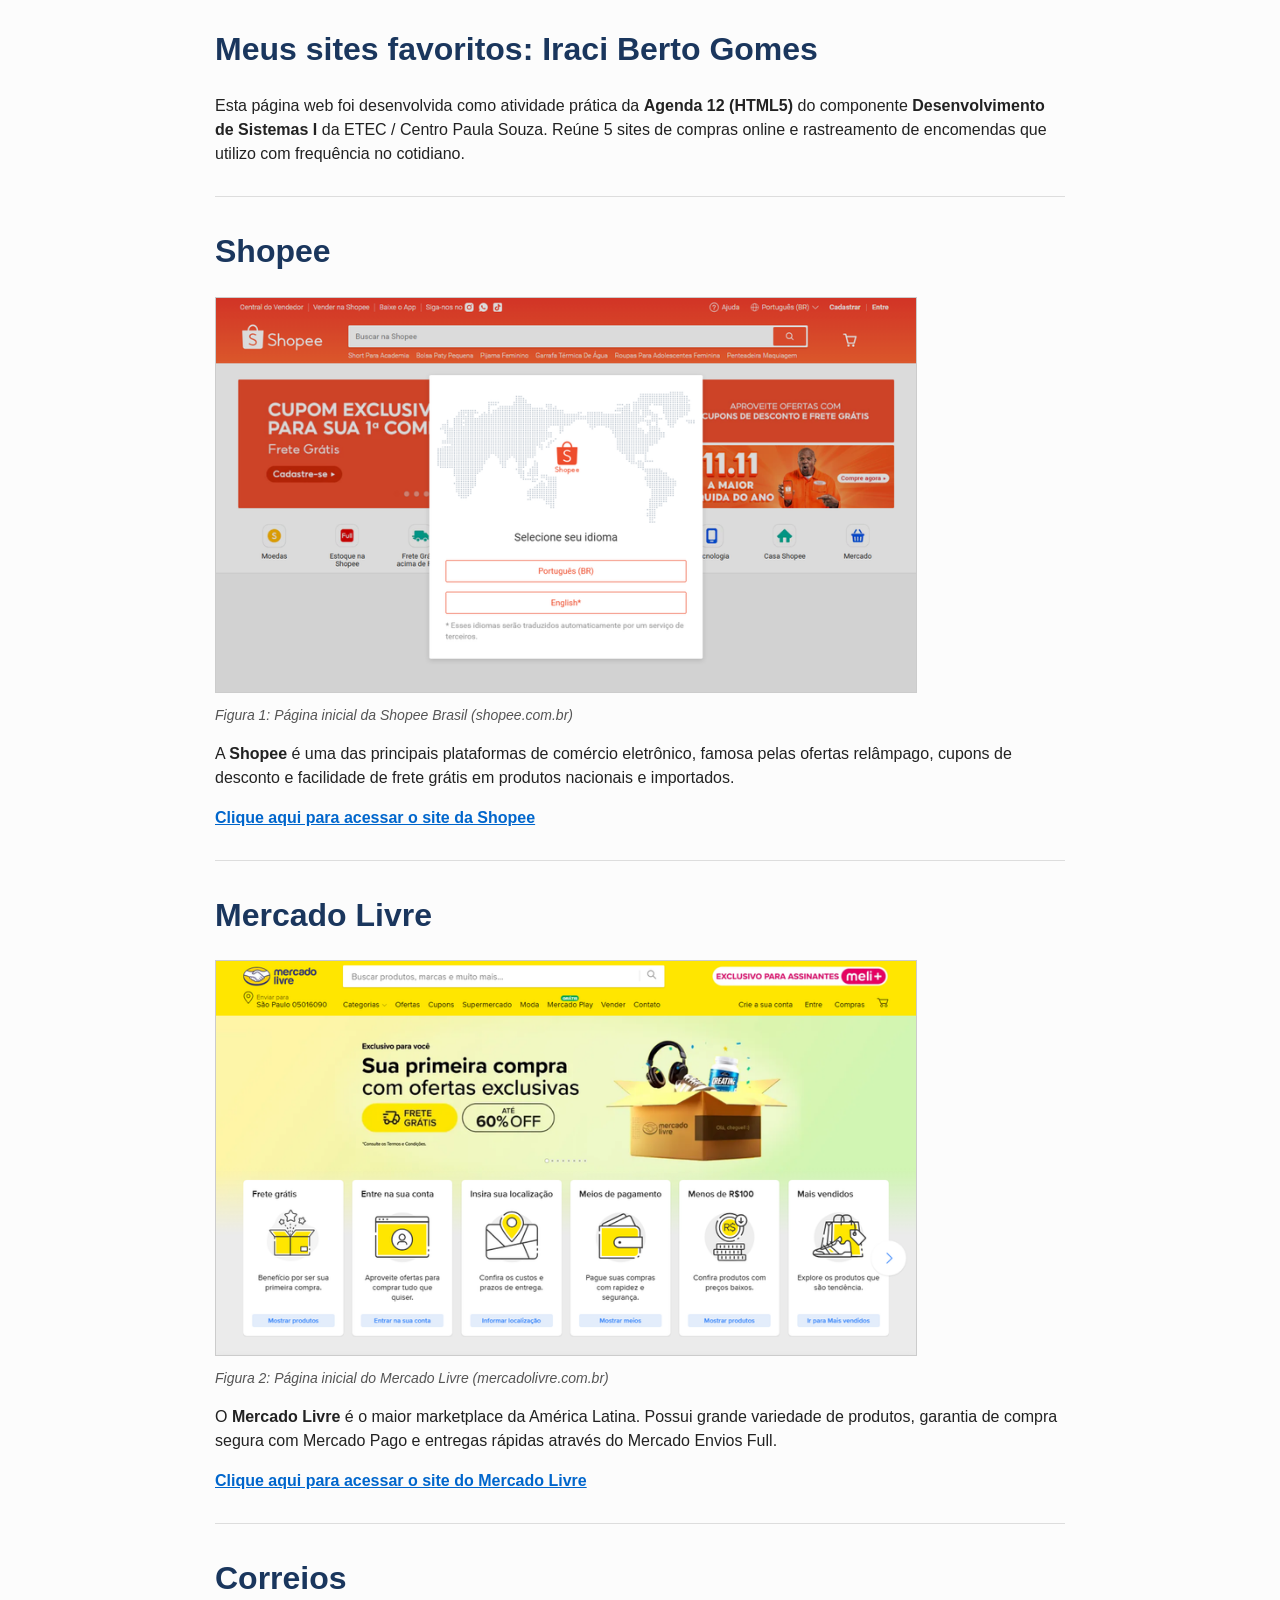
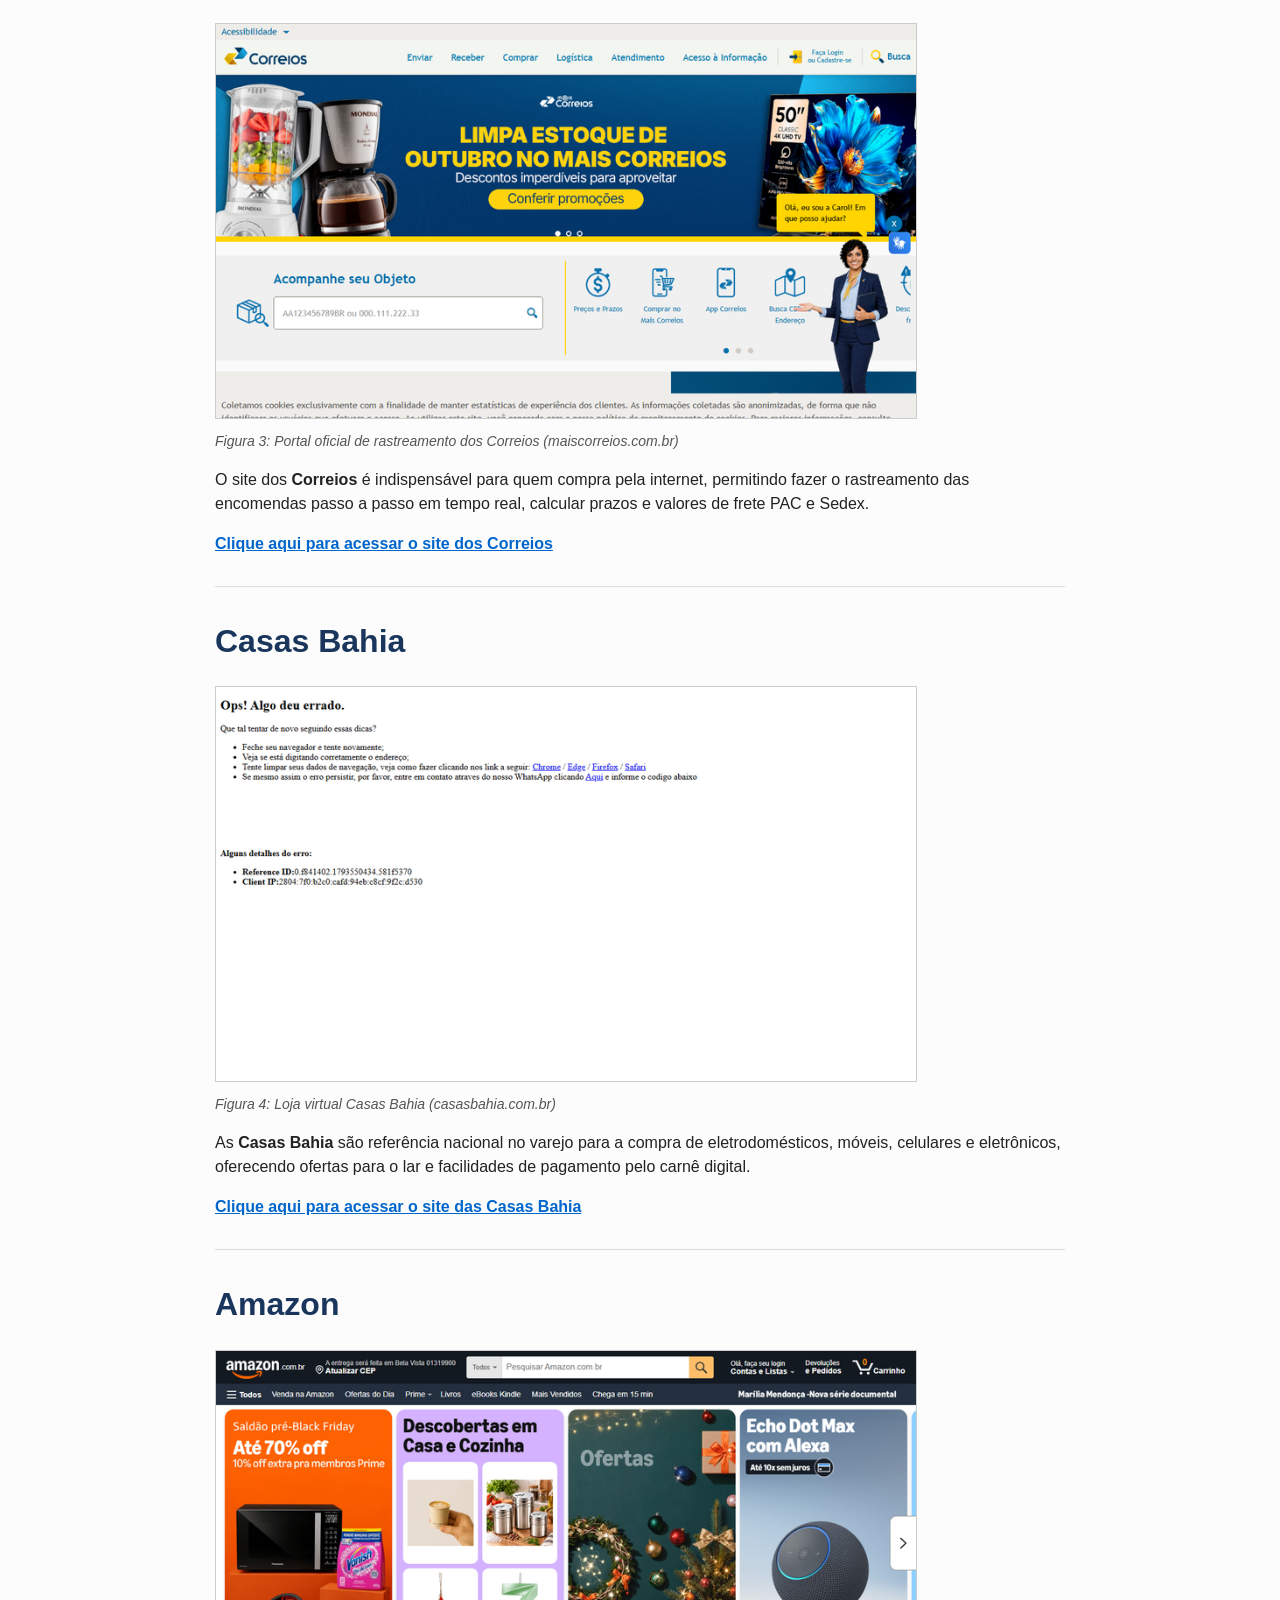
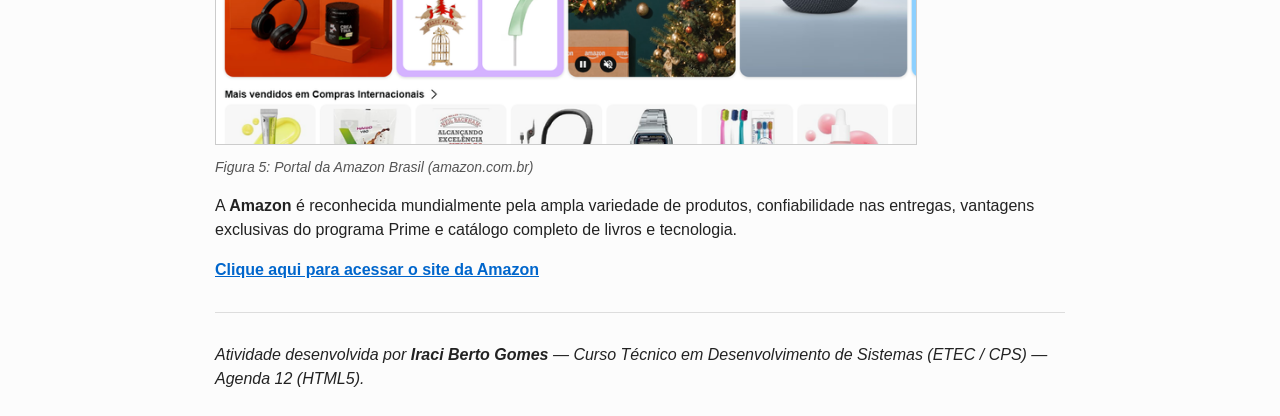
==== commit 0bf1df17: "Reforça conformidade explícita com o conteúdo de HTML5 da apostila da ETEC" ====
--- a/index.html
+++ b/index.html
@@ -2,34 +2,34 @@
 <!-- 
     ============================================================================
     CURSO TÉCNICO EM DESENVOLVIMENTO DE SISTEMAS - ETEC / CPS
-    COMPONENTE: Desenvolvimento de Sistemas I — Agenda 12 (HTML / Web I)
+    COMPONENTE: Desenvolvimento de Sistemas I — Agenda 12 (HTML5 / Web I)
     ESTUDANTE: Iraci Berto Gomes
     ARQUIVO: IraciBertoGomes_Ag12_DS_I.html
     ATIVIDADE: Meus Sites Favoritos
     ============================================================================
 -->
 
-<!-- Início do documento HTML indicando o idioma da página em português -->
+<!-- Início do documento HTML5 com especificação do idioma português do Brasil -->
 <html lang="pt-br">
 
 <head>
-    <!-- Tag meta charset para permitir caracteres especiais e acentuação da língua portuguesa -->
+    <!-- Tag meta do HTML5 para definição do conjunto de caracteres UTF-8 (acentuação e cedilha) -->
     <meta charset="UTF-8">
 
-    <!-- Tag meta viewport para ajuste correto da escala de exibição da página -->
+    <!-- Tag meta viewport introduzida no desenvolvimento moderno para controle de escala de visualização -->
     <meta name="viewport" content="width=device-width, initial-scale=1.0">
 
-    <!-- Tag meta de compatibilidade com navegadores -->
+    <!-- Tag meta de compatibilidade com os padrões do navegador -->
     <meta http-equiv="X-UA-Compatible" content="ie=edge">
 
-    <!-- Título da aba da página (Exigência do enunciado: Meus sites favoritos) -->
+    <!-- Título da aba da página (Exigência do enunciado da Agenda 12: Meus sites favoritos) -->
     <title>Meus sites favoritos</title>
 
-    <!-- Estilização simples e limpa para organização visual do texto e das imagens -->
+    <!-- Estilização simples para boa legibilidade e organização das imagens no navegador -->
     <style>
         body {
             font-family: Arial, Helvetica, sans-serif;
-            margin: 20px auto;
+            margin: 25px auto;
             max-width: 850px;
             padding: 0 15px;
             line-height: 1.5;
@@ -79,14 +79,14 @@
          ====================================================================== -->
     <h1>Meus sites favoritos: Iraci Berto Gomes</h1>
 
-    <!-- Parágrafo introdutório contextualizando a atividade proposta na Agenda 12 -->
-    <p>
-        Esta página web foi desenvolvida como parte da atividade prática da <strong>Agenda 12 (Desenvolvimento de Sistemas I)</strong>,
-        com o objetivo de aplicar os conceitos básicos de HTML estudados no material didático da ETEC.
-        Abaixo estão reunidos 5 sites que utilizo frequentemente no dia a dia para compras online, busca de promoções e rastreamento de entregas.
-    </p>
-
-    <!-- Linha divisória horizontal para separação de conteúdo -->
+    <!-- Parágrafo introdutório contextualizando a prática de HTML5 da Agenda 12 -->
+    <p>
+        Esta página web foi desenvolvida como atividade prática da <strong>Agenda 12 (HTML5)</strong> do componente
+        <strong>Desenvolvimento de Sistemas I</strong> da ETEC / Centro Paula Souza.
+        Reúne 5 sites de compras online e rastreamento de encomendas que utilizo com frequência no cotidiano.
+    </p>
+
+    <!-- Linha divisória horizontal para organização visual do conteúdo -->
     <hr>
 
     <!-- ======================================================================
@@ -95,24 +95,24 @@
     <!-- Nome do site usando a tag <h1> conforme a dica da atividade -->
     <h1>Shopee</h1>
 
-    <!-- Tag figure para agrupar a imagem do site com a sua respectiva legenda -->
-    <figure>
-        <!-- Opcional da atividade: link clicável inserido também na imagem -->
+    <!-- Tag semântica do HTML5 <figure> estudada na página 25 da apostila -->
+    <figure>
+        <!-- Opcional da atividade: link clicável também na imagem através da tag <a> -->
         <a href="https://shopee.com.br/?exp_group=rollout&amp;gads_t_sig=[base64]&amp;mmp_pid=an_18326611217&amp;uls_trackid=56r6pmj200l0&amp;utm_campaign=id_81RX3csf9aD&amp;utm_content=----&amp;utm_medium=affiliates&amp;utm_source=an_18326611217&amp;utm_term=foa7g6jbf1o5&amp;gad_source=1" target="_blank">
-            <!-- Imagem local do site armazenada na mesma pasta do arquivo HTML -->
-            <img src="site1_shopee.png" alt="Captura da página inicial da Shopee Brasil" width="700">
-        </a>
-        <!-- Legenda explicativa da imagem utilizando a tag figcaption -->
+            <!-- Tag <img> com atributos src e alt para inserção da imagem local -->
+            <img src="site1_shopee.png" alt="Página inicial da Shopee Brasil" width="700">
+        </a>
+        <!-- Tag semântica do HTML5 <figcaption> para legenda da imagem conforme a apostila -->
         <figcaption>Figura 1: Página inicial da Shopee Brasil (shopee.com.br)</figcaption>
     </figure>
 
-    <!-- Parágrafo com breve explicação do porquê o site é um dos favoritos -->
-    <p>
-        A <strong>Shopee</strong> é uma das principais plataformas de compras online, muito conhecida pelas promoções diárias,
-        cupons de desconto e frete grátis em produtos nacionais e importados.
-    </p>
-
-    <!-- Link para o site abaixo da imagem utilizando a tag <a> com target="_blank" -->
+    <!-- Parágrafo explicativo da importância do site -->
+    <p>
+        A <strong>Shopee</strong> é uma das principais plataformas de comércio eletrônico, famosa pelas ofertas relâmpago,
+        cupons de desconto e facilidade de frete grátis em produtos nacionais e importados.
+    </p>
+
+    <!-- Link para o site abaixo da imagem usando a tag <a> com o atributo target="_blank" -->
     <p>
         <a href="https://shopee.com.br/?exp_group=rollout&amp;gads_t_sig=[base64]&amp;mmp_pid=an_18326611217&amp;uls_trackid=56r6pmj200l0&amp;utm_campaign=id_81RX3csf9aD&amp;utm_content=----&amp;utm_medium=affiliates&amp;utm_source=an_18326611217&amp;utm_term=foa7g6jbf1o5&amp;gad_source=1" target="_blank">
             Clique aqui para acessar o site da Shopee
@@ -128,24 +128,24 @@
     <!-- Nome do site usando a tag <h1> conforme a dica da atividade -->
     <h1>Mercado Livre</h1>
 
-    <!-- Tag figure para agrupar a imagem do site com a sua respectiva legenda -->
-    <figure>
-        <!-- Opcional da atividade: link clicável inserido também na imagem -->
+    <!-- Tag semântica do HTML5 <figure> estudada na página 25 da apostila -->
+    <figure>
+        <!-- Opcional da atividade: link clicável também na imagem através da tag <a> -->
         <a href="https://www.mercadolivre.com.br/" target="_blank">
-            <!-- Imagem local do site armazenada na mesma pasta do arquivo HTML -->
-            <img src="site2_mercadolivre.png" alt="Captura da página inicial do Mercado Livre Brasil" width="700">
-        </a>
-        <!-- Legenda explicativa da imagem utilizando a tag figcaption -->
+            <!-- Tag <img> com atributos src e alt para inserção da imagem local -->
+            <img src="site2_mercadolivre.png" alt="Página inicial do Mercado Livre Brasil" width="700">
+        </a>
+        <!-- Tag semântica do HTML5 <figcaption> para legenda da imagem conforme a apostila -->
         <figcaption>Figura 2: Página inicial do Mercado Livre (mercadolivre.com.br)</figcaption>
     </figure>
 
-    <!-- Parágrafo com breve explicação do porquê o site é um dos favoritos -->
+    <!-- Parágrafo explicativo da importância do site -->
     <p>
         O <strong>Mercado Livre</strong> é o maior marketplace da América Latina. Possui grande variedade de produtos,
         garantia de compra segura com Mercado Pago e entregas rápidas através do Mercado Envios Full.
     </p>
 
-    <!-- Link para o site abaixo da imagem utilizando a tag <a> com target="_blank" -->
+    <!-- Link para o site abaixo da imagem usando a tag <a> com o atributo target="_blank" -->
     <p>
         <a href="https://www.mercadolivre.com.br/" target="_blank">
             Clique aqui para acessar o site do Mercado Livre
@@ -161,24 +161,24 @@
     <!-- Nome do site usando a tag <h1> conforme a dica da atividade -->
     <h1>Correios</h1>
 
-    <!-- Tag figure para agrupar a imagem do site com a sua respectiva legenda -->
-    <figure>
-        <!-- Opcional da atividade: link clicável inserido também na imagem -->
+    <!-- Tag semântica do HTML5 <figure> estudada na página 25 da apostila -->
+    <figure>
+        <!-- Opcional da atividade: link clicável também na imagem através da tag <a> -->
         <a href="https://www.maiscorreios.com.br/?gad_source=1&amp;gad_campaignid=22938353727&amp;gbraid=0AAAAA_D-uDrmqwScpCNEqqfFXW835wssU&amp;gclid=CjwKCAjwxpvXBhASEiwAue4B4XPUsn_JYG--d1q4URkzm7qWIMTKHjoFk6NrISZ0PWZaGtDXf1TJ5RoCqacQAvD_BwE" target="_blank">
-            <!-- Imagem local do site armazenada na mesma pasta do arquivo HTML -->
-            <img src="site3_correios.png" alt="Captura do portal oficial e rastreamento dos Correios" width="700">
-        </a>
-        <!-- Legenda explicativa da imagem utilizando a tag figcaption -->
+            <!-- Tag <img> com atributos src e alt para inserção da imagem local -->
+            <img src="site3_correios.png" alt="Portal oficial e rastreamento dos Correios" width="700">
+        </a>
+        <!-- Tag semântica do HTML5 <figcaption> para legenda da imagem conforme a apostila -->
         <figcaption>Figura 3: Portal oficial de rastreamento dos Correios (maiscorreios.com.br)</figcaption>
     </figure>
 
-    <!-- Parágrafo com breve explicação do porquê o site é um dos favoritos -->
+    <!-- Parágrafo explicativo da importância do site -->
     <p>
         O site dos <strong>Correios</strong> é indispensável para quem compra pela internet, permitindo fazer o rastreamento
         das encomendas passo a passo em tempo real, calcular prazos e valores de frete PAC e Sedex.
     </p>
 
-    <!-- Link para o site abaixo da imagem utilizando a tag <a> com target="_blank" -->
+    <!-- Link para o site abaixo da imagem usando a tag <a> com o atributo target="_blank" -->
     <p>
         <a href="https://www.maiscorreios.com.br/?gad_source=1&amp;gad_campaignid=22938353727&amp;gbraid=0AAAAA_D-uDrmqwScpCNEqqfFXW835wssU&amp;gclid=CjwKCAjwxpvXBhASEiwAue4B4XPUsn_JYG--d1q4URkzm7qWIMTKHjoFk6NrISZ0PWZaGtDXf1TJ5RoCqacQAvD_BwE" target="_blank">
             Clique aqui para acessar o site dos Correios
@@ -194,24 +194,24 @@
     <!-- Nome do site usando a tag <h1> conforme a dica da atividade -->
     <h1>Casas Bahia</h1>
 
-    <!-- Tag figure para agrupar a imagem do site com a sua respectiva legenda -->
-    <figure>
-        <!-- Opcional da atividade: link clicável inserido também na imagem -->
+    <!-- Tag semântica do HTML5 <figure> estudada na página 25 da apostila -->
+    <figure>
+        <!-- Opcional da atividade: link clicável também na imagem através da tag <a> -->
         <a href="https://www.casasbahia.com.br/" target="_blank">
-            <!-- Imagem local do site armazenada na mesma pasta do arquivo HTML -->
-            <img src="site4_casasbahia.png" alt="Captura da loja online Casas Bahia" width="700">
-        </a>
-        <!-- Legenda explicativa da imagem utilizando a tag figcaption -->
+            <!-- Tag <img> com atributos src e alt para inserção da imagem local -->
+            <img src="site4_casasbahia.png" alt="Loja online Casas Bahia" width="700">
+        </a>
+        <!-- Tag semântica do HTML5 <figcaption> para legenda da imagem conforme a apostila -->
         <figcaption>Figura 4: Loja virtual Casas Bahia (casasbahia.com.br)</figcaption>
     </figure>
 
-    <!-- Parágrafo com breve explicação do porquê o site é um dos favoritos -->
+    <!-- Parágrafo explicativo da importância do site -->
     <p>
         As <strong>Casas Bahia</strong> são referência nacional no varejo para a compra de eletrodomésticos, móveis,
         celulares e eletrônicos, oferecendo ofertas para o lar e facilidades de pagamento pelo carnê digital.
     </p>
 
-    <!-- Link para o site abaixo da imagem utilizando a tag <a> com target="_blank" -->
+    <!-- Link para o site abaixo da imagem usando a tag <a> com o atributo target="_blank" -->
     <p>
         <a href="https://www.casasbahia.com.br/" target="_blank">
             Clique aqui para acessar o site das Casas Bahia
@@ -227,24 +227,24 @@
     <!-- Nome do site usando a tag <h1> conforme a dica da atividade -->
     <h1>Amazon</h1>
 
-    <!-- Tag figure para agrupar a imagem do site com a sua respectiva legenda -->
-    <figure>
-        <!-- Opcional da atividade: link clicável inserido também na imagem -->
+    <!-- Tag semântica do HTML5 <figure> estudada na página 25 da apostila -->
+    <figure>
+        <!-- Opcional da atividade: link clicável também na imagem através da tag <a> -->
         <a href="https://www.amazon.com.br/?&amp;tag=hydrbrabk-20&amp;ref=pd_sl_7rwd1q78df_e&amp;adgrpid=155790195778&amp;hvpone=&amp;hvptwo=&amp;hvadid=677606588104&amp;hvpos=&amp;hvnetw=g&amp;hvrand=8347059448718103289&amp;hvqmt=e&amp;hvdev=c&amp;hvdvcmdl=&amp;hvlocint=&amp;hvlocphy=9197282&amp;hvtargid=kwd-10573980&amp;hydadcr=26346_11691057&amp;mcid=b0b1e97acb143b58930b24716c21b623&amp;hvocijid=8347059448718103289--&amp;hvexpln=nav" target="_blank">
-            <!-- Imagem local do site armazenada na mesma pasta do arquivo HTML -->
-            <img src="site5_amazon.png" alt="Captura da página inicial da Amazon Brasil" width="700">
-        </a>
-        <!-- Legenda explicativa da imagem utilizando a tag figcaption -->
+            <!-- Tag <img> com atributos src e alt para inserção da imagem local -->
+            <img src="site5_amazon.png" alt="Página inicial da Amazon Brasil" width="700">
+        </a>
+        <!-- Tag semântica do HTML5 <figcaption> para legenda da imagem conforme a apostila -->
         <figcaption>Figura 5: Portal da Amazon Brasil (amazon.com.br)</figcaption>
     </figure>
 
-    <!-- Parágrafo com breve explicação do porquê o site é um dos favoritos -->
+    <!-- Parágrafo explicativo da importância do site -->
     <p>
         A <strong>Amazon</strong> é reconhecida mundialmente pela ampla variedade de produtos, confiabilidade nas entregas,
         vantagens exclusivas do programa Prime e catálogo completo de livros e tecnologia.
     </p>
 
-    <!-- Link para o site abaixo da imagem utilizando a tag <a> com target="_blank" -->
+    <!-- Link para o site abaixo da imagem usando a tag <a> com o atributo target="_blank" -->
     <p>
         <a href="https://www.amazon.com.br/?&amp;tag=hydrbrabk-20&amp;ref=pd_sl_7rwd1q78df_e&amp;adgrpid=155790195778&amp;hvpone=&amp;hvptwo=&amp;hvadid=677606588104&amp;hvpos=&amp;hvnetw=g&amp;hvrand=8347059448718103289&amp;hvqmt=e&amp;hvdev=c&amp;hvdvcmdl=&amp;hvlocint=&amp;hvlocphy=9197282&amp;hvtargid=kwd-10573980&amp;hydadcr=26346_11691057&amp;mcid=b0b1e97acb143b58930b24716c21b623&amp;hvocijid=8347059448718103289--&amp;hvexpln=nav" target="_blank">
             Clique aqui para acessar o site da Amazon
@@ -254,9 +254,9 @@
     <!-- Linha divisória horizontal final -->
     <hr>
 
-    <!-- Informações de identificação do aluno no final da página -->
-    <p>
-        <em>Atividade desenvolvida por <strong>Iraci Berto Gomes</strong> — Curso Técnico em Desenvolvimento de Sistemas (ETEC / CPS) — Agenda 12.</em>
+    <!-- Identificação institucional do estudante no rodapé da página -->
+    <p>
+        <em>Atividade desenvolvida por <strong>Iraci Berto Gomes</strong> — Curso Técnico em Desenvolvimento de Sistemas (ETEC / CPS) — Agenda 12 (HTML5).</em>
     </p>
 
 </body>
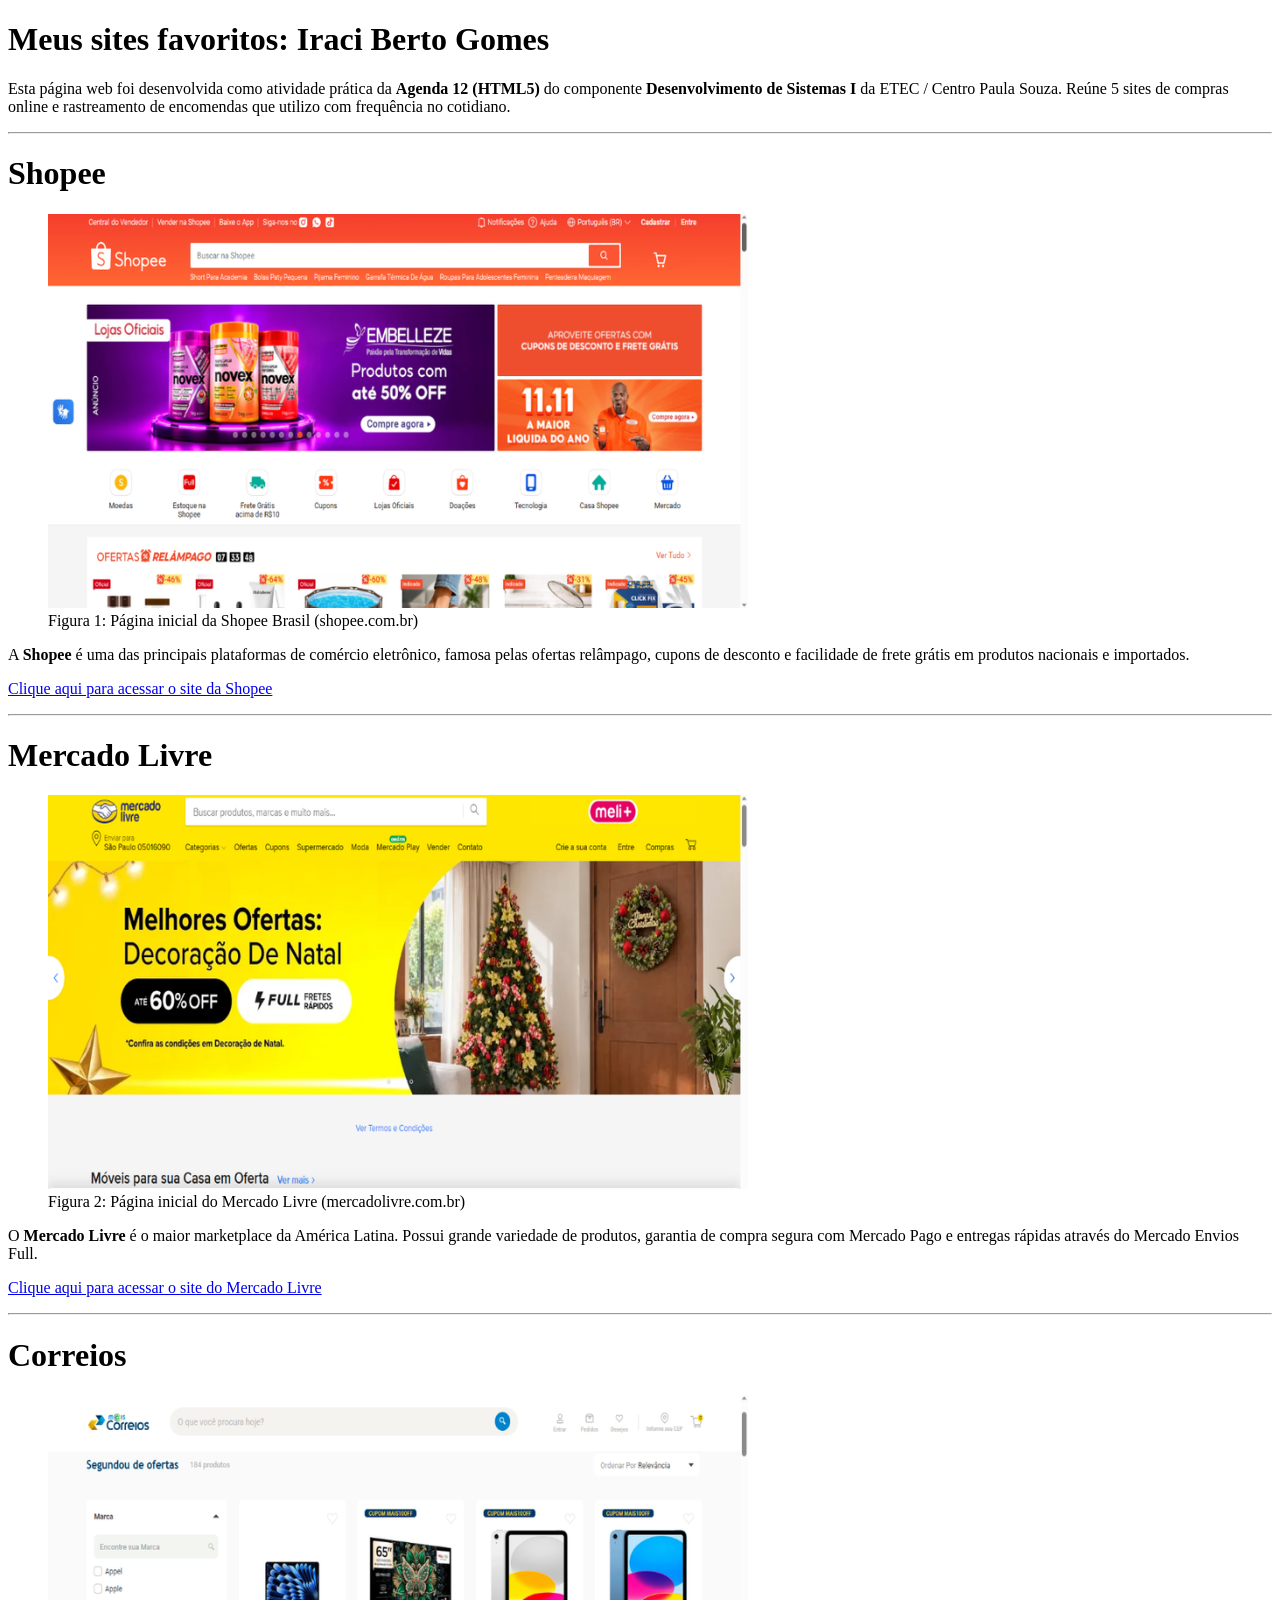
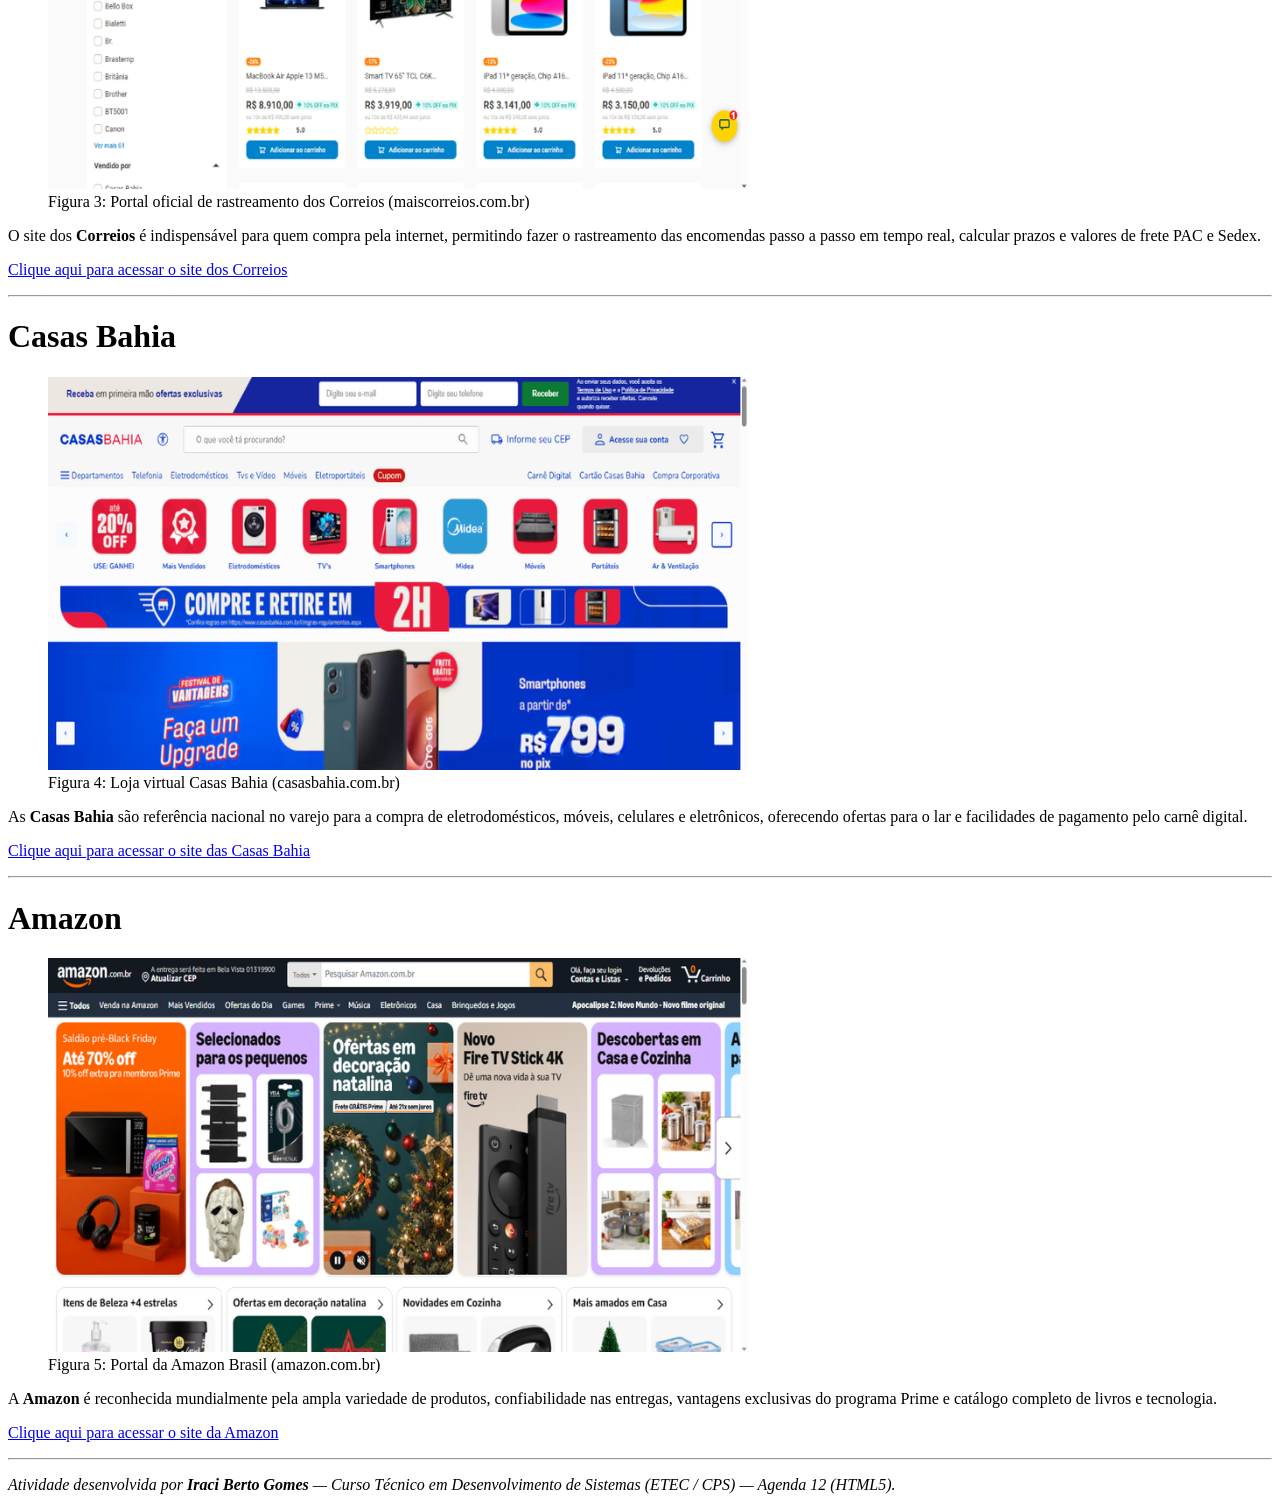
==== commit a6ecff9a: "Atualiza captura do codigo comentado removendo qualquer mencao a CSS ou style.css e purificando HTML" ====
--- a/index.html
+++ b/index.html
@@ -24,51 +24,6 @@
 
     <!-- Título da aba da página (Exigência do enunciado da Agenda 12: Meus sites favoritos) -->
     <title>Meus sites favoritos</title>
-
-    <!-- Estilização simples para boa legibilidade e organização das imagens no navegador -->
-    <style>
-        body {
-            font-family: Arial, Helvetica, sans-serif;
-            margin: 25px auto;
-            max-width: 850px;
-            padding: 0 15px;
-            line-height: 1.5;
-            color: #222222;
-            background-color: #fcfcfc;
-        }
-
-        h1 {
-            color: #1a365d;
-        }
-
-        figure {
-            margin: 15px 0;
-        }
-
-        img {
-            max-width: 100%;
-            height: auto;
-            border: 1px solid #cccccc;
-        }
-
-        figcaption {
-            font-size: 14px;
-            color: #555555;
-            margin-top: 5px;
-            font-style: italic;
-        }
-
-        a {
-            color: #0066cc;
-            font-weight: bold;
-        }
-
-        hr {
-            border: 0;
-            border-top: 1px solid #dddddd;
-            margin: 30px 0;
-        }
-    </style>
 </head>
 
 <body>
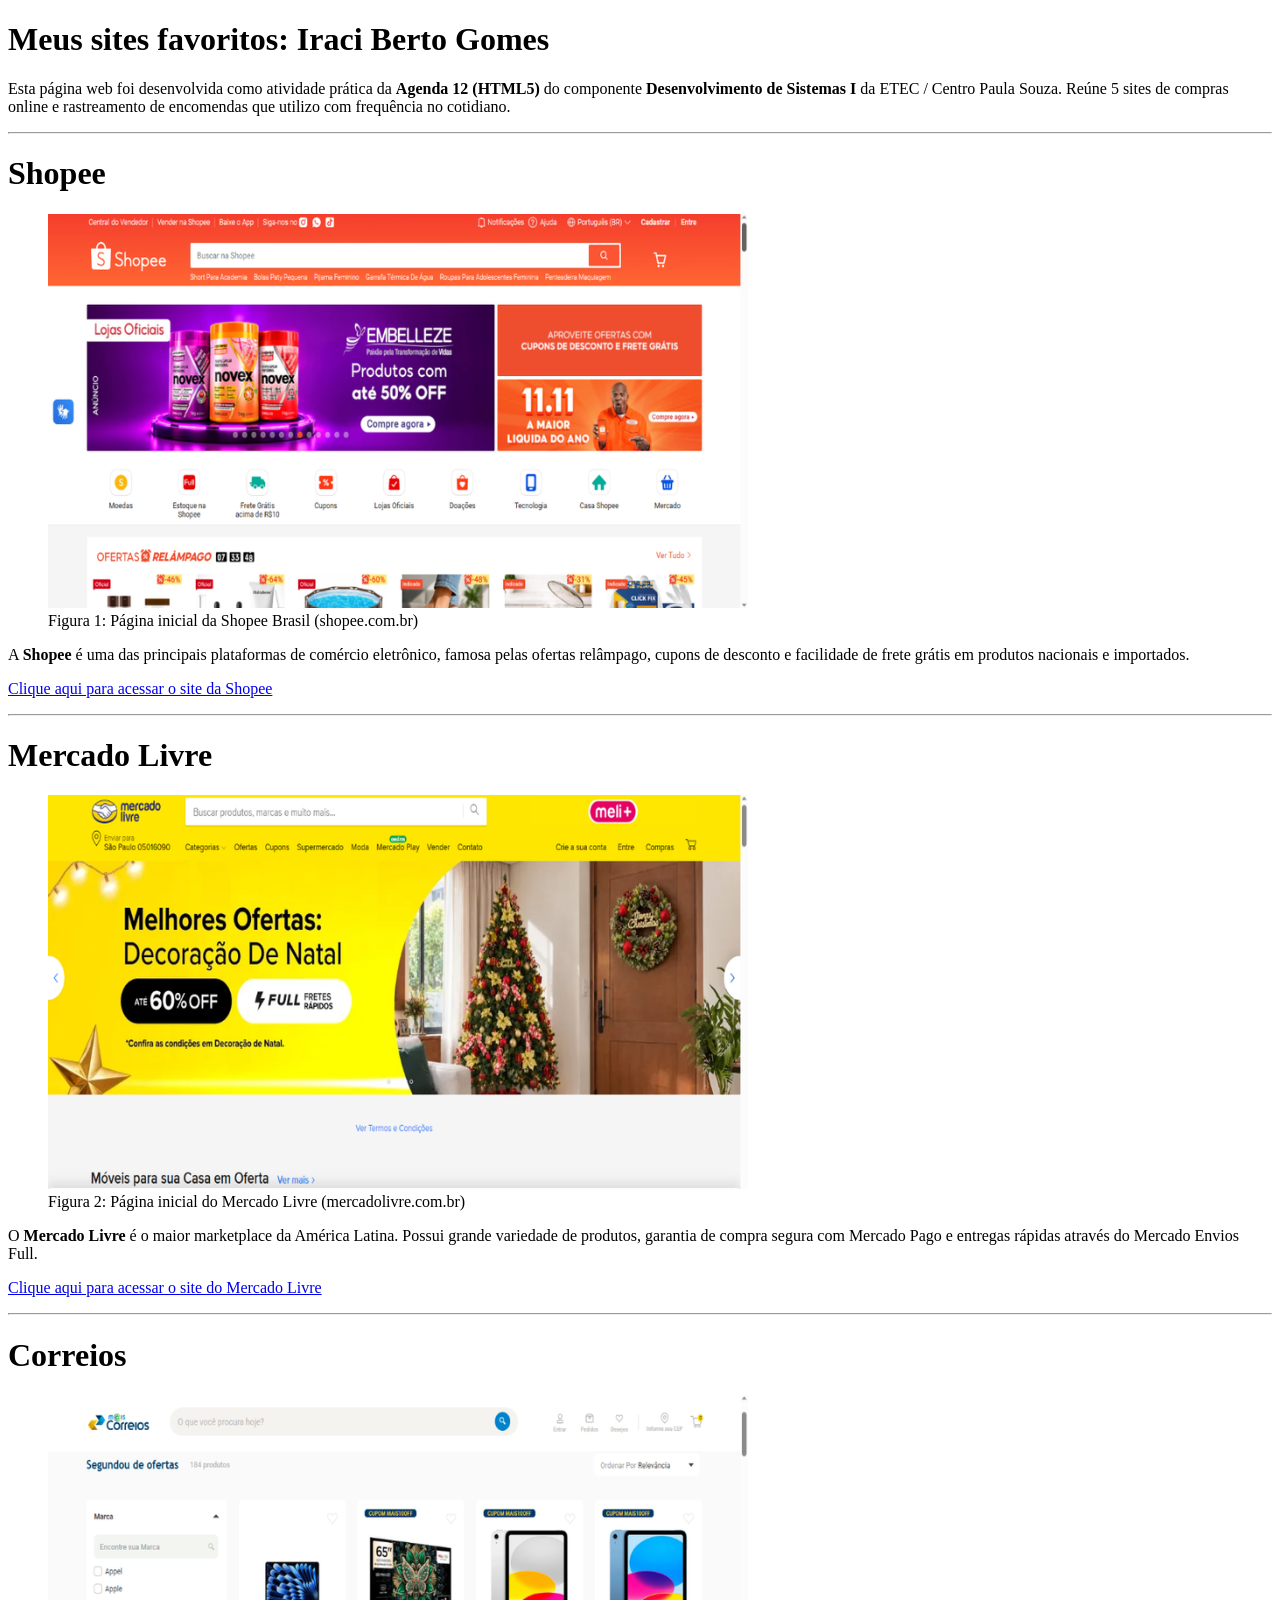
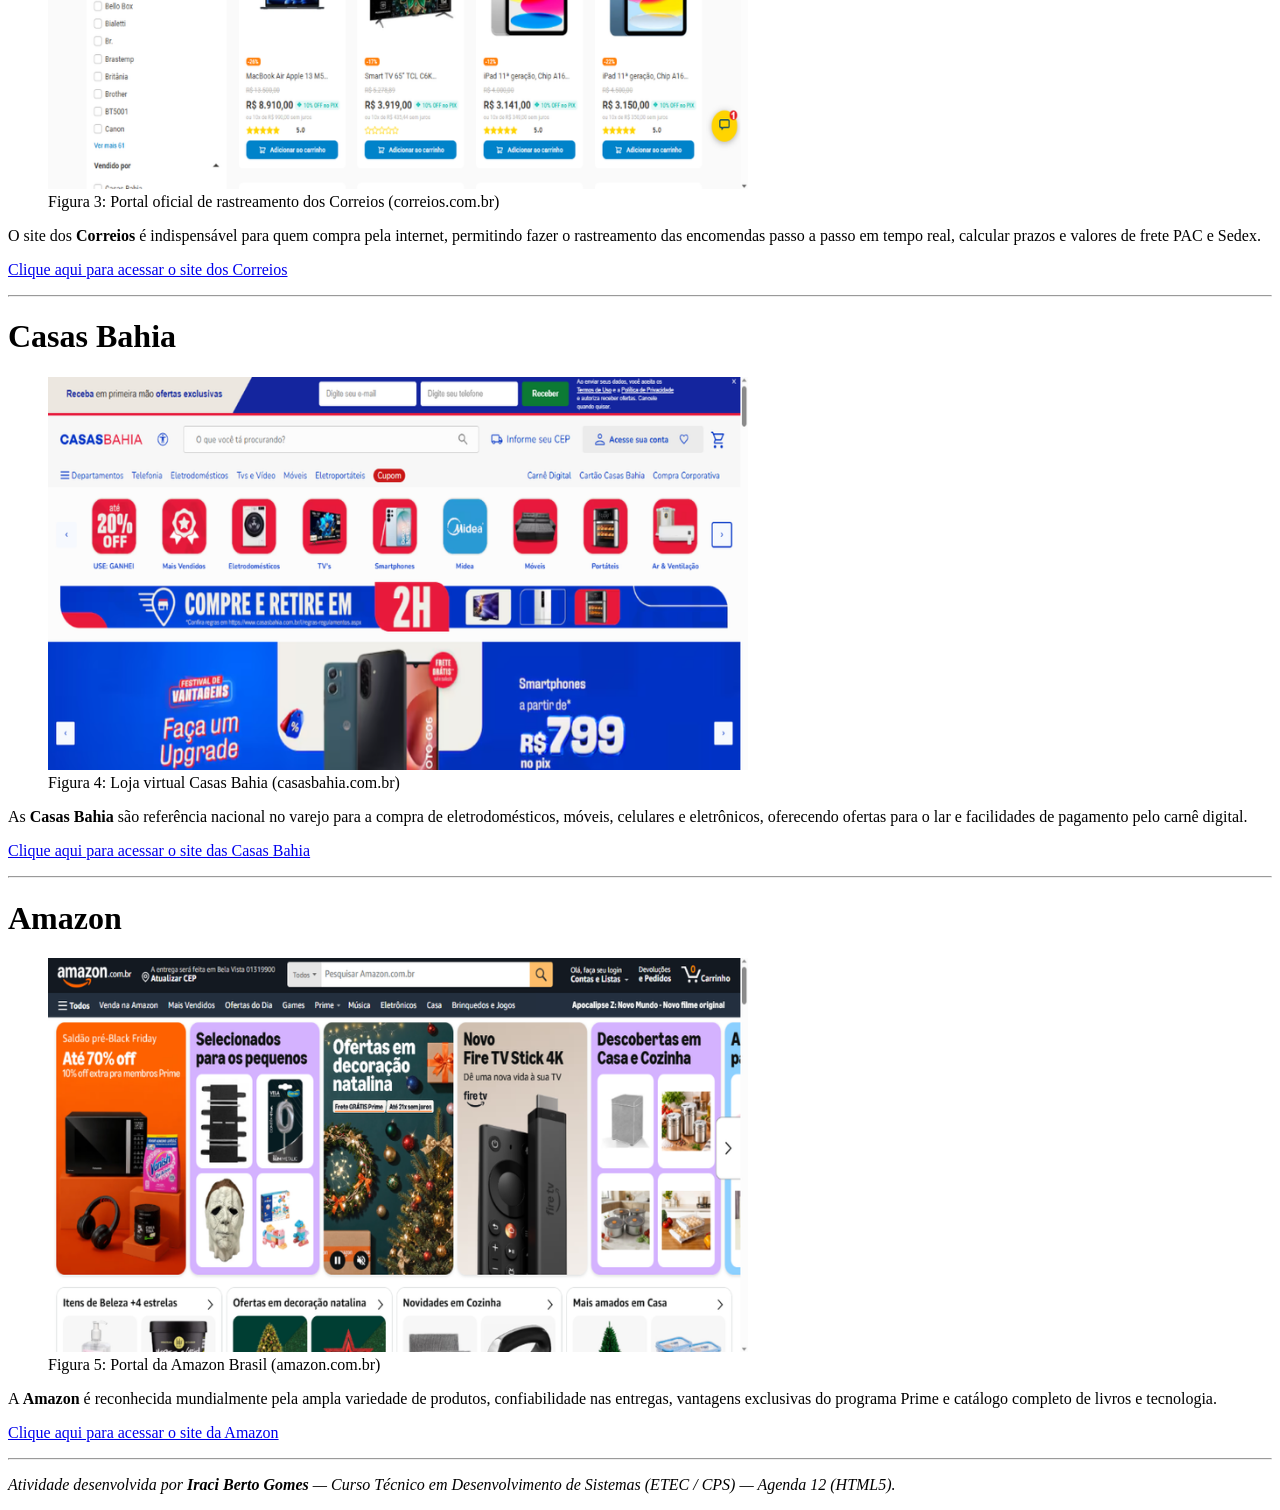
==== commit b8adc949: "Otimiza URLs e comentarios do HTML mantendo renderizacao identica" ====
--- a/index.html
+++ b/index.html
@@ -1,218 +1,202 @@
 <!DOCTYPE html>
 <!-- 
-    ============================================================================
     CURSO TÉCNICO EM DESENVOLVIMENTO DE SISTEMAS - ETEC / CPS
     COMPONENTE: Desenvolvimento de Sistemas I — Agenda 12 (HTML5 / Web I)
     ESTUDANTE: Iraci Berto Gomes
     ARQUIVO: IraciBertoGomes_Ag12_DS_I.html
     ATIVIDADE: Meus Sites Favoritos
-    ============================================================================
 -->
-
-<!-- Início do documento HTML5 com especificação do idioma português do Brasil -->
 <html lang="pt-br">
 
 <head>
-    <!-- Tag meta do HTML5 para definição do conjunto de caracteres UTF-8 (acentuação e cedilha) -->
+    <!-- Configuração de codificação UTF-8 para exibição correta de acentos -->
     <meta charset="UTF-8">
 
-    <!-- Tag meta viewport introduzida no desenvolvimento moderno para controle de escala de visualização -->
+    <!-- Responsividade para ajuste em telas de celulares e computadores -->
     <meta name="viewport" content="width=device-width, initial-scale=1.0">
 
-    <!-- Tag meta de compatibilidade com os padrões do navegador -->
+    <!-- Compatibilidade com padrões dos navegadores -->
     <meta http-equiv="X-UA-Compatible" content="ie=edge">
 
-    <!-- Título da aba da página (Exigência do enunciado da Agenda 12: Meus sites favoritos) -->
+    <!-- Título da aba do navegador (Exigência do enunciado) -->
     <title>Meus sites favoritos</title>
 </head>
 
 <body>
 
-    <!-- ======================================================================
-         TÍTULO DO CORPO DA PÁGINA
-         Exigência do enunciado: Meus sites favoritos: Seu Nome
-         ====================================================================== -->
+    <!-- Título principal da página exigido no enunciado -->
     <h1>Meus sites favoritos: Iraci Berto Gomes</h1>
 
-    <!-- Parágrafo introdutório contextualizando a prática de HTML5 da Agenda 12 -->
+    <!-- Parágrafo introdutório contextualizando a prática -->
     <p>
         Esta página web foi desenvolvida como atividade prática da <strong>Agenda 12 (HTML5)</strong> do componente
         <strong>Desenvolvimento de Sistemas I</strong> da ETEC / Centro Paula Souza.
         Reúne 5 sites de compras online e rastreamento de encomendas que utilizo com frequência no cotidiano.
     </p>
 
-    <!-- Linha divisória horizontal para organização visual do conteúdo -->
+    <!-- Linha divisória horizontal entre seções -->
     <hr>
 
     <!-- ======================================================================
          SITE 1: SHOPEE
          ====================================================================== -->
-    <!-- Nome do site usando a tag <h1> conforme a dica da atividade -->
+    <!-- Nome do site usando a tag <h1> -->
     <h1>Shopee</h1>
 
-    <!-- Tag semântica do HTML5 <figure> estudada na página 25 da apostila -->
-    <figure>
-        <!-- Opcional da atividade: link clicável também na imagem através da tag <a> -->
-        <a href="https://shopee.com.br/?exp_group=rollout&amp;gads_t_sig=[base64]&amp;mmp_pid=an_18326611217&amp;uls_trackid=56r6pmj200l0&amp;utm_campaign=id_81RX3csf9aD&amp;utm_content=----&amp;utm_medium=affiliates&amp;utm_source=an_18326611217&amp;utm_term=foa7g6jbf1o5&amp;gad_source=1" target="_blank">
-            <!-- Tag <img> com atributos src e alt para inserção da imagem local -->
+    <!-- Tag semântica <figure> para agrupar imagem e legenda -->
+    <figure>
+        <!-- Link clicável também na imagem abrindo em nova aba -->
+        <a href="https://shopee.com.br/" target="_blank">
             <img src="site1_shopee.png" alt="Página inicial da Shopee Brasil" width="700">
         </a>
-        <!-- Tag semântica do HTML5 <figcaption> para legenda da imagem conforme a apostila -->
+        <!-- Legenda explicativa com a tag <figcaption> -->
         <figcaption>Figura 1: Página inicial da Shopee Brasil (shopee.com.br)</figcaption>
     </figure>
 
-    <!-- Parágrafo explicativo da importância do site -->
+    <!-- Descrição sobre o site -->
     <p>
         A <strong>Shopee</strong> é uma das principais plataformas de comércio eletrônico, famosa pelas ofertas relâmpago,
         cupons de desconto e facilidade de frete grátis em produtos nacionais e importados.
     </p>
 
-    <!-- Link para o site abaixo da imagem usando a tag <a> com o atributo target="_blank" -->
-    <p>
-        <a href="https://shopee.com.br/?exp_group=rollout&amp;gads_t_sig=[base64]&amp;mmp_pid=an_18326611217&amp;uls_trackid=56r6pmj200l0&amp;utm_campaign=id_81RX3csf9aD&amp;utm_content=----&amp;utm_medium=affiliates&amp;utm_source=an_18326611217&amp;utm_term=foa7g6jbf1o5&amp;gad_source=1" target="_blank">
+    <!-- Link textual abaixo da imagem com target="_blank" -->
+    <p>
+        <a href="https://shopee.com.br/" target="_blank">
             Clique aqui para acessar o site da Shopee
         </a>
     </p>
 
-    <!-- Linha divisória horizontal entre os sites -->
     <hr>
 
     <!-- ======================================================================
          SITE 2: MERCADO LIVRE
          ====================================================================== -->
-    <!-- Nome do site usando a tag <h1> conforme a dica da atividade -->
+    <!-- Nome do site usando a tag <h1> -->
     <h1>Mercado Livre</h1>
 
-    <!-- Tag semântica do HTML5 <figure> estudada na página 25 da apostila -->
-    <figure>
-        <!-- Opcional da atividade: link clicável também na imagem através da tag <a> -->
+    <!-- Tag semântica <figure> para agrupar imagem e legenda -->
+    <figure>
+        <!-- Link clicável também na imagem abrindo em nova aba -->
         <a href="https://www.mercadolivre.com.br/" target="_blank">
-            <!-- Tag <img> com atributos src e alt para inserção da imagem local -->
             <img src="site2_mercadolivre.png" alt="Página inicial do Mercado Livre Brasil" width="700">
         </a>
-        <!-- Tag semântica do HTML5 <figcaption> para legenda da imagem conforme a apostila -->
+        <!-- Legenda explicativa com a tag <figcaption> -->
         <figcaption>Figura 2: Página inicial do Mercado Livre (mercadolivre.com.br)</figcaption>
     </figure>
 
-    <!-- Parágrafo explicativo da importância do site -->
+    <!-- Descrição sobre o site -->
     <p>
         O <strong>Mercado Livre</strong> é o maior marketplace da América Latina. Possui grande variedade de produtos,
         garantia de compra segura com Mercado Pago e entregas rápidas através do Mercado Envios Full.
     </p>
 
-    <!-- Link para o site abaixo da imagem usando a tag <a> com o atributo target="_blank" -->
+    <!-- Link textual abaixo da imagem com target="_blank" -->
     <p>
         <a href="https://www.mercadolivre.com.br/" target="_blank">
             Clique aqui para acessar o site do Mercado Livre
         </a>
     </p>
 
-    <!-- Linha divisória horizontal entre os sites -->
     <hr>
 
     <!-- ======================================================================
          SITE 3: CORREIOS
          ====================================================================== -->
-    <!-- Nome do site usando a tag <h1> conforme a dica da atividade -->
+    <!-- Nome do site usando a tag <h1> -->
     <h1>Correios</h1>
 
-    <!-- Tag semântica do HTML5 <figure> estudada na página 25 da apostila -->
-    <figure>
-        <!-- Opcional da atividade: link clicável também na imagem através da tag <a> -->
-        <a href="https://www.maiscorreios.com.br/?gad_source=1&amp;gad_campaignid=22938353727&amp;gbraid=0AAAAA_D-uDrmqwScpCNEqqfFXW835wssU&amp;gclid=CjwKCAjwxpvXBhASEiwAue4B4XPUsn_JYG--d1q4URkzm7qWIMTKHjoFk6NrISZ0PWZaGtDXf1TJ5RoCqacQAvD_BwE" target="_blank">
-            <!-- Tag <img> com atributos src e alt para inserção da imagem local -->
+    <!-- Tag semântica <figure> para agrupar imagem e legenda -->
+    <figure>
+        <!-- Link clicável também na imagem abrindo em nova aba -->
+        <a href="https://www.correios.com.br/" target="_blank">
             <img src="site3_correios.png" alt="Portal oficial e rastreamento dos Correios" width="700">
         </a>
-        <!-- Tag semântica do HTML5 <figcaption> para legenda da imagem conforme a apostila -->
-        <figcaption>Figura 3: Portal oficial de rastreamento dos Correios (maiscorreios.com.br)</figcaption>
-    </figure>
-
-    <!-- Parágrafo explicativo da importância do site -->
+        <!-- Legenda explicativa com a tag <figcaption> -->
+        <figcaption>Figura 3: Portal oficial de rastreamento dos Correios (correios.com.br)</figcaption>
+    </figure>
+
+    <!-- Descrição sobre o site -->
     <p>
         O site dos <strong>Correios</strong> é indispensável para quem compra pela internet, permitindo fazer o rastreamento
         das encomendas passo a passo em tempo real, calcular prazos e valores de frete PAC e Sedex.
     </p>
 
-    <!-- Link para o site abaixo da imagem usando a tag <a> com o atributo target="_blank" -->
-    <p>
-        <a href="https://www.maiscorreios.com.br/?gad_source=1&amp;gad_campaignid=22938353727&amp;gbraid=0AAAAA_D-uDrmqwScpCNEqqfFXW835wssU&amp;gclid=CjwKCAjwxpvXBhASEiwAue4B4XPUsn_JYG--d1q4URkzm7qWIMTKHjoFk6NrISZ0PWZaGtDXf1TJ5RoCqacQAvD_BwE" target="_blank">
+    <!-- Link textual abaixo da imagem com target="_blank" -->
+    <p>
+        <a href="https://www.correios.com.br/" target="_blank">
             Clique aqui para acessar o site dos Correios
         </a>
     </p>
 
-    <!-- Linha divisória horizontal entre os sites -->
     <hr>
 
     <!-- ======================================================================
          SITE 4: CASAS BAHIA
          ====================================================================== -->
-    <!-- Nome do site usando a tag <h1> conforme a dica da atividade -->
+    <!-- Nome do site usando a tag <h1> -->
     <h1>Casas Bahia</h1>
 
-    <!-- Tag semântica do HTML5 <figure> estudada na página 25 da apostila -->
-    <figure>
-        <!-- Opcional da atividade: link clicável também na imagem através da tag <a> -->
+    <!-- Tag semântica <figure> para agrupar imagem e legenda -->
+    <figure>
+        <!-- Link clicável também na imagem abrindo em nova aba -->
         <a href="https://www.casasbahia.com.br/" target="_blank">
-            <!-- Tag <img> com atributos src e alt para inserção da imagem local -->
             <img src="site4_casasbahia.png" alt="Loja online Casas Bahia" width="700">
         </a>
-        <!-- Tag semântica do HTML5 <figcaption> para legenda da imagem conforme a apostila -->
+        <!-- Legenda explicativa com a tag <figcaption> -->
         <figcaption>Figura 4: Loja virtual Casas Bahia (casasbahia.com.br)</figcaption>
     </figure>
 
-    <!-- Parágrafo explicativo da importância do site -->
+    <!-- Descrição sobre o site -->
     <p>
         As <strong>Casas Bahia</strong> são referência nacional no varejo para a compra de eletrodomésticos, móveis,
         celulares e eletrônicos, oferecendo ofertas para o lar e facilidades de pagamento pelo carnê digital.
     </p>
 
-    <!-- Link para o site abaixo da imagem usando a tag <a> com o atributo target="_blank" -->
+    <!-- Link textual abaixo da imagem com target="_blank" -->
     <p>
         <a href="https://www.casasbahia.com.br/" target="_blank">
             Clique aqui para acessar o site das Casas Bahia
         </a>
     </p>
 
-    <!-- Linha divisória horizontal entre os sites -->
     <hr>
 
     <!-- ======================================================================
          SITE 5: AMAZON
          ====================================================================== -->
-    <!-- Nome do site usando a tag <h1> conforme a dica da atividade -->
+    <!-- Nome do site usando a tag <h1> -->
     <h1>Amazon</h1>
 
-    <!-- Tag semântica do HTML5 <figure> estudada na página 25 da apostila -->
-    <figure>
-        <!-- Opcional da atividade: link clicável também na imagem através da tag <a> -->
-        <a href="https://www.amazon.com.br/?&amp;tag=hydrbrabk-20&amp;ref=pd_sl_7rwd1q78df_e&amp;adgrpid=155790195778&amp;hvpone=&amp;hvptwo=&amp;hvadid=677606588104&amp;hvpos=&amp;hvnetw=g&amp;hvrand=8347059448718103289&amp;hvqmt=e&amp;hvdev=c&amp;hvdvcmdl=&amp;hvlocint=&amp;hvlocphy=9197282&amp;hvtargid=kwd-10573980&amp;hydadcr=26346_11691057&amp;mcid=b0b1e97acb143b58930b24716c21b623&amp;hvocijid=8347059448718103289--&amp;hvexpln=nav" target="_blank">
-            <!-- Tag <img> com atributos src e alt para inserção da imagem local -->
+    <!-- Tag semântica <figure> para agrupar imagem e legenda -->
+    <figure>
+        <!-- Link clicável também na imagem abrindo em nova aba -->
+        <a href="https://www.amazon.com.br/" target="_blank">
             <img src="site5_amazon.png" alt="Página inicial da Amazon Brasil" width="700">
         </a>
-        <!-- Tag semântica do HTML5 <figcaption> para legenda da imagem conforme a apostila -->
+        <!-- Legenda explicativa com a tag <figcaption> -->
         <figcaption>Figura 5: Portal da Amazon Brasil (amazon.com.br)</figcaption>
     </figure>
 
-    <!-- Parágrafo explicativo da importância do site -->
+    <!-- Descrição sobre o site -->
     <p>
         A <strong>Amazon</strong> é reconhecida mundialmente pela ampla variedade de produtos, confiabilidade nas entregas,
         vantagens exclusivas do programa Prime e catálogo completo de livros e tecnologia.
     </p>
 
-    <!-- Link para o site abaixo da imagem usando a tag <a> com o atributo target="_blank" -->
-    <p>
-        <a href="https://www.amazon.com.br/?&amp;tag=hydrbrabk-20&amp;ref=pd_sl_7rwd1q78df_e&amp;adgrpid=155790195778&amp;hvpone=&amp;hvptwo=&amp;hvadid=677606588104&amp;hvpos=&amp;hvnetw=g&amp;hvrand=8347059448718103289&amp;hvqmt=e&amp;hvdev=c&amp;hvdvcmdl=&amp;hvlocint=&amp;hvlocphy=9197282&amp;hvtargid=kwd-10573980&amp;hydadcr=26346_11691057&amp;mcid=b0b1e97acb143b58930b24716c21b623&amp;hvocijid=8347059448718103289--&amp;hvexpln=nav" target="_blank">
+    <!-- Link textual abaixo da imagem com target="_blank" -->
+    <p>
+        <a href="https://www.amazon.com.br/" target="_blank">
             Clique aqui para acessar o site da Amazon
         </a>
     </p>
 
-    <!-- Linha divisória horizontal final -->
-    <hr>
-
-    <!-- Identificação institucional do estudante no rodapé da página -->
+    <hr>
+
+    <!-- Identificação institucional da estudante no rodapé -->
     <p>
         <em>Atividade desenvolvida por <strong>Iraci Berto Gomes</strong> — Curso Técnico em Desenvolvimento de Sistemas (ETEC / CPS) — Agenda 12 (HTML5).</em>
     </p>
 
 </body>
+
 </html>
